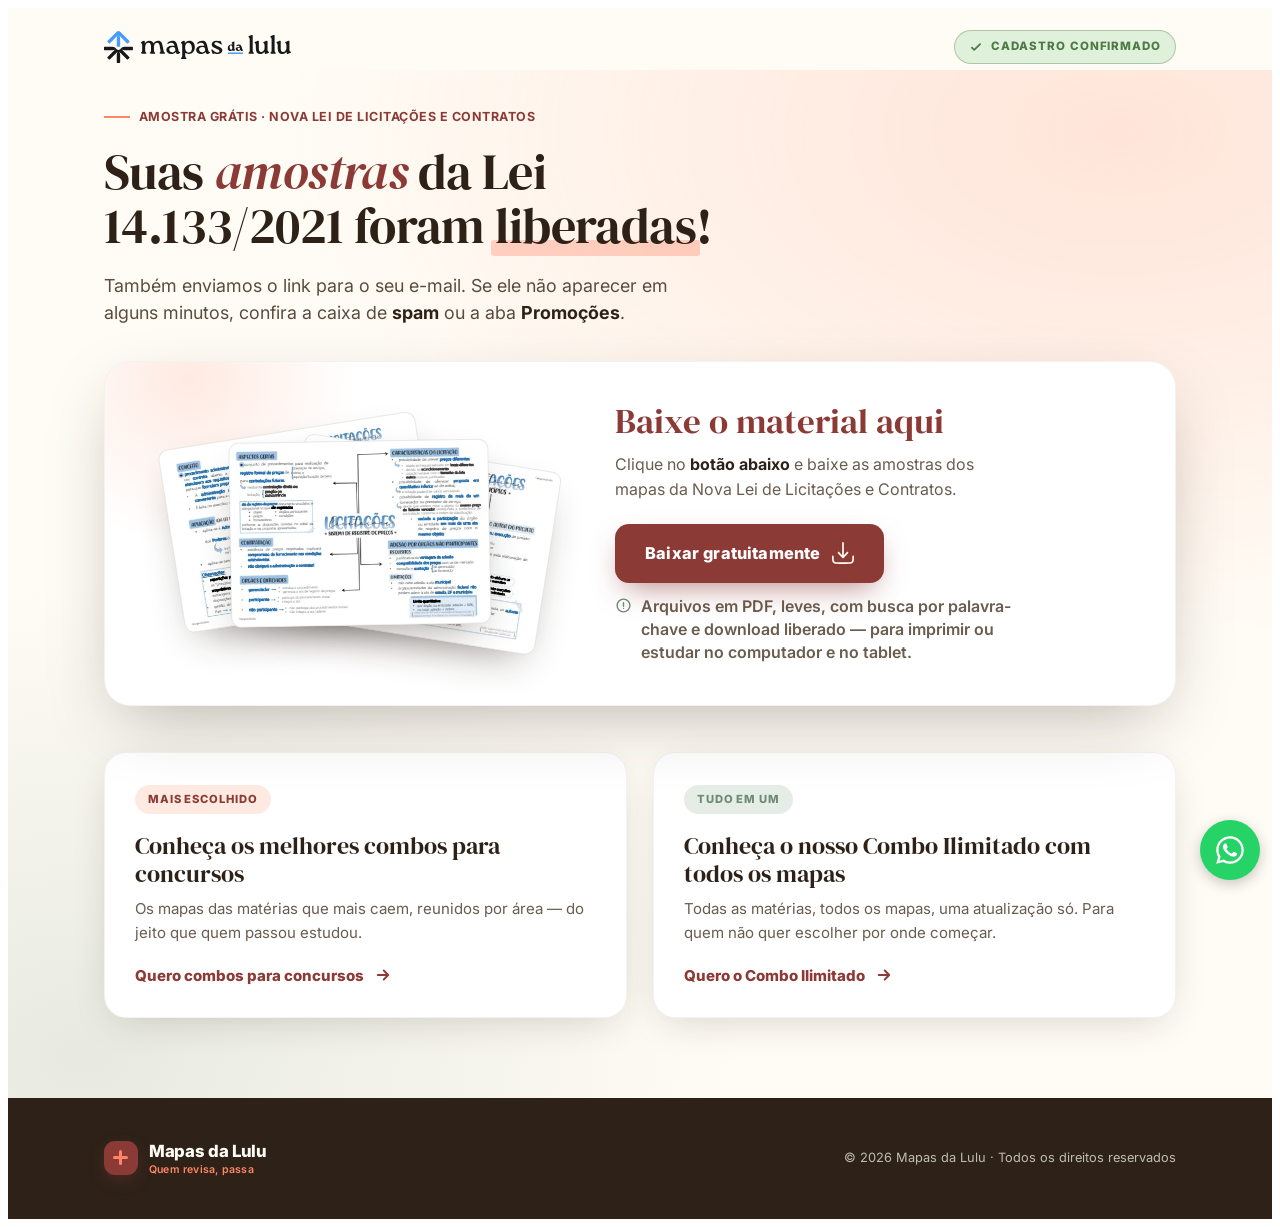
==== index.html @ 772a6694 "Página de obrigado de amostras (cópia de paginas-especiais/NLLC/SUBIR/amostras-licitacoes-obrigado) " ====
<!DOCTYPE html>
<html lang="pt-BR">
<head>
<meta charset="UTF-8">
<meta name="viewport" content="width=device-width, initial-scale=1.0">
<title>Amostras liberadas · Nova Lei de Licitações | Mapas da Lulu</title>
<meta name="robots" content="noindex, nofollow">

<link rel="icon" href="img/favicon-64.png" sizes="32x32">
<link rel="icon" href="img/favicon-300.png" sizes="192x192">
<link rel="apple-touch-icon" href="img/favicon-300.png">
<link rel="preload" as="image" href="img/logo-azul.svg" fetchpriority="high">
<link rel="preload" as="image" href="img/licitacoes-01.webp" fetchpriority="high">

<!-- ===== Meta Pixel ===== -->
<script>
(function(){
  if (window.fbq) return;          /* já existe nesta página: não recarrega nem duplica o PageView */
  !function(f,b,e,v,n,t,s){if(f.fbq)return;n=f.fbq=function(){n.callMethod?
  n.callMethod.apply(n,arguments):n.queue.push(arguments)};if(!f._fbq)f._fbq=n;
  n.push=n;n.loaded=!0;n.version='2.0';n.queue=[];t=b.createElement(e);t.async=!0;
  t.src=v;s=b.getElementsByTagName(e)[0];s.parentNode.insertBefore(t,s)}(window,
  document,'script','https://connect.facebook.net/en_US/fbevents.js');
  fbq('init','2024600270996778');
  fbq('track','PageView');
})();
</script>
<noscript><img height="1" width="1" style="display:none"
  src="https://www.facebook.com/tr?id=2024600270996778&ev=PageView&noscript=1" alt=""></noscript>
<!-- ===== fim Meta Pixel ===== -->

<!-- ===== Google: UM loader, DOIS config (GA4 + Ads) ===== -->
<script>
(function(){
  if (window.gtag) return;         /* já existe: não recarrega */
  var s=document.createElement('script');
  s.async=true; s.src='https://www.googletagmanager.com/gtag/js?id=G-HV3HWG2K5X';
  document.head.appendChild(s);
  window.dataLayer=window.dataLayer||[];
  function gtag(){window.dataLayer.push(arguments)}
  window.gtag=gtag;
  gtag('js', new Date());
  gtag('config','G-HV3HWG2K5X');   /* GA4 */
  gtag('config','AW-769692521');   /* Google Ads */
})();
</script>
<!-- ===== fim Google ===== -->

<!-- =========================================================================
     OBRIGADO · AMOSTRA GRÁTIS DA NOVA LEI DE LICITAÇÕES E CONTRATOS
     Ambiente A — FileZilla · https://paginas.mapasdalulu.com.br/amostras-licitacoes-obrigado/

     Destino do redirect de /amostras-licitacoes/. Pasta autossuficiente:
     todas as imagens estão em img/, nenhuma depende de outro domínio.

     O Lead do Meta já dispara na página de captura, com eventID de
     deduplicação — aqui só roda PageView, para não contar o lead duas vezes.

     Mesma paleta e mesmas fontes da captura, então o <style> pode ser colado
     num widget HTML do Elementor sem ajuste: o corpo inteiro vive dentro de
     #ml-root.
     ========================================================================= -->
</head>
<body>

<div id="ml-root">

<link rel="preconnect" href="https://fonts.googleapis.com">
<link rel="preconnect" href="https://fonts.gstatic.com" crossorigin>
<link rel="preload" as="style" href="https://fonts.googleapis.com/css2?family=DM+Serif+Display:ital@0;1&family=Inter:wght@400;500;600;700;800&display=swap" onload="this.rel='stylesheet'">
<noscript><link rel="stylesheet" href="https://fonts.googleapis.com/css2?family=DM+Serif+Display:ital@0;1&family=Inter:wght@400;500;600;700;800&display=swap"></noscript>

<style>
#ml-root{
  --creme:#FFFCF5;
  --vinho:#8C3A36;
  --coral:#FF8566;
  --musgo:#6E8C73;
  --marrom:#2E2218;

  --coral-soft:#FFEAE2;
  --musgo-soft:#E6EDE7;
  --vinho-ink:#6E2D2A;

  --serif:'DM Serif Display',Georgia,serif;
  --sans:'Inter',system-ui,-apple-system,sans-serif;

  --maxw:1120px;
  --shadow:0 10px 40px -12px rgba(46,34,24,.22);
  --shadow-lg:0 24px 70px -20px rgba(46,34,24,.35);
}

#ml-root,#ml-root *{box-sizing:border-box;margin:0;padding:0}
html{scroll-behavior:smooth}
#ml-root{
  font-family:var(--sans);
  color:var(--marrom);
  background:var(--creme);
  line-height:1.55;
  -webkit-font-smoothing:antialiased;
  overflow-x:clip;
  min-height:100vh;
  display:flex;
  flex-direction:column;
}
#ml-root img{max-width:100%;display:block}
#ml-root a{color:inherit;text-decoration:none}
#ml-root .wrap{width:100%;max-width:var(--maxw);margin:0 auto;padding:0 24px}
#ml-root [id]{scroll-margin-top:20px}

/* ============ TOPBAR ============ */
#ml-root [data-m="topbar"]{padding:22px 0 6px;background:var(--creme)}
#ml-root [data-m="topbar"] .wrap{display:flex;align-items:center;justify-content:space-between;gap:20px}
#ml-root [data-m="topbar"] .logo img{height:32px;width:auto}
#ml-root .pill-ok{display:inline-flex;align-items:center;gap:8px;font-size:.72rem;font-weight:800;
  letter-spacing:.08em;text-transform:uppercase;color:#4E7A45;background:#DFF0DB;
  border:1.5px solid rgba(78,122,69,.35);padding:7px 14px;border-radius:999px;white-space:nowrap}
/* o rótulo curto entra por media query — rótulo é texto, não layout, e mesmo
   assim não vale trocar por JS: piscaria antes do script rodar */
#ml-root .pill-ok .curto{display:none}
#ml-root .pill-ok svg{width:14px;height:14px;stroke:#4E7A45;stroke-width:3;fill:none;
  stroke-linecap:round;stroke-linejoin:round}

/* ============ HERO ============ */
#ml-root [data-m="hero"]{position:relative;flex:1 0 auto;padding:30px 0 80px;overflow:hidden}
#ml-root [data-m="hero"]::before{
  content:"";position:absolute;inset:0;z-index:0;
  background:
    radial-gradient(120% 90% at 88% 6%,rgba(255,133,102,.20),transparent 55%),
    radial-gradient(90% 80% at 6% 96%,rgba(110,140,115,.16),transparent 58%);
}
#ml-root [data-m="hero"] .wrap{position:relative;z-index:2}

#ml-root .eyebrow{display:inline-flex;align-items:center;gap:9px;font-size:.78rem;font-weight:700;
  letter-spacing:.04em;text-transform:uppercase;color:var(--vinho);margin-bottom:18px}
#ml-root .eyebrow::before{content:"";width:26px;height:2px;background:var(--coral)}

#ml-root h1{font-family:var(--serif);font-weight:400;line-height:1.1;letter-spacing:-.012em;
  font-size:clamp(1.9rem,4.4vw,3.1rem);color:var(--marrom);max-width:26ch}
#ml-root h1 em{font-style:italic;color:var(--vinho)}
#ml-root h1 .mark{position:relative;white-space:nowrap;z-index:0}
#ml-root h1 .mark::after{content:"";position:absolute;left:-2%;right:-2%;bottom:.08em;height:.32em;
  background:var(--coral);opacity:.35;z-index:-1;border-radius:3px}
#ml-root .sub{font-size:clamp(1rem,1.5vw,1.12rem);color:#5a4c3e;margin-top:18px;max-width:52ch}
#ml-root .sub b{color:var(--marrom);font-weight:700}

/* ============ CARD DE DOWNLOAD ============ */
#ml-root [data-m="download"]{
  margin-top:34px;background:#fff;border-radius:26px;border:1px solid rgba(46,34,24,.06);
  box-shadow:var(--shadow-lg);padding:40px 44px;position:relative;overflow:hidden;
  display:grid;grid-template-columns:.9fr 1.1fr;gap:44px;align-items:center
}
#ml-root [data-m="download"]::before{content:"";position:absolute;top:-45%;left:-8%;width:340px;height:340px;
  border-radius:50%;background:radial-gradient(circle,var(--coral-soft),transparent 70%)}

/* leque de mapas — feito com as próprias amostras, sem baixar mockup novo.
   A altura vem de aspect-ratio, nunca de px fixo: o card tem overflow:hidden,
   e com altura fixa o leque estourava a caixa quando a coluna virava larga
   (layout de uma coluna a partir de 860). Cada breakpoint só ajusta a
   largura máxima; --fw/--sp/--tilt valem para todos. */
#ml-root .leque{position:relative;z-index:2;width:100%;max-width:420px;margin:0 auto;
  aspect-ratio:1.6;--fw:62%;--sp:23%;--tilt:9deg}
#ml-root .leque img{
  position:absolute;top:50%;left:50%;width:var(--fw);height:auto;
  border-radius:10px;background:#fff;padding:5px;border:1px solid rgba(46,34,24,.10);
  box-shadow:0 18px 40px -16px rgba(46,34,24,.45)
}
#ml-root .leque img:nth-child(1){transform:translate(calc(-50% - var(--sp)),-56%) rotate(calc(-1*var(--tilt)))}
#ml-root .leque img:nth-child(2){transform:translate(-50%,-50%) rotate(-1deg);z-index:2}
#ml-root .leque img:nth-child(3){transform:translate(calc(-50% + var(--sp)),-44%) rotate(var(--tilt))}

#ml-root [data-m="download"] .txt{position:relative;z-index:2}
#ml-root [data-m="download"] h2{font-family:var(--serif);font-weight:400;line-height:1.08;
  font-size:clamp(1.6rem,2.8vw,2.2rem);color:var(--vinho)}
#ml-root [data-m="download"] p{font-size:1rem;color:#6a5c4e;margin-top:12px;max-width:40ch}
#ml-root [data-m="download"] p b{color:var(--marrom);font-weight:700}

#ml-root .btn{display:inline-flex;align-items:center;justify-content:center;gap:12px;
  font-family:var(--sans);font-weight:800;font-size:1.02rem;letter-spacing:.01em;
  color:#fff!important;background:var(--vinho);border:none;border-radius:14px;
  padding:17px 30px;margin-top:22px;cursor:pointer;position:relative;overflow:hidden;
  transition:transform .18s,box-shadow .18s;box-shadow:0 12px 30px -10px rgba(140,58,54,.65)}
#ml-root .btn::after{content:"";position:absolute;inset:0;
  background:linear-gradient(120deg,transparent 30%,rgba(255,133,102,.5) 50%,transparent 70%);
  transform:translateX(-120%);transition:transform .6s}
#ml-root .btn:hover{transform:translateY(-2px);box-shadow:0 18px 38px -10px rgba(140,58,54,.7)}
#ml-root .btn:hover::after{transform:translateX(120%)}
#ml-root .btn:active{transform:translateY(0)}
#ml-root .btn img{width:22px;height:22px;flex:none}

#ml-root .fine{display:flex;align-items:flex-start;gap:9px;margin-top:16px;font-size:.82rem;
  color:var(--musgo);font-weight:600;max-width:42ch;line-height:1.45}
#ml-root .fine svg{width:17px;height:17px;flex:none;margin-top:2px;stroke:var(--musgo);
  stroke-width:2;fill:none;stroke-linecap:round;stroke-linejoin:round}

/* ============ OFERTAS ============ */
#ml-root [data-m="ofertas"]{margin-top:46px;display:grid;grid-template-columns:1fr 1fr;gap:26px}
#ml-root .oferta{background:#fff;border-radius:22px;border:1px solid rgba(46,34,24,.06);
  box-shadow:var(--shadow);padding:32px 30px 30px;display:flex;flex-direction:column;
  transition:transform .2s,box-shadow .2s}
#ml-root .oferta:hover{transform:translateY(-3px);box-shadow:var(--shadow-lg)}
#ml-root .oferta .selo{align-self:flex-start;font-size:.7rem;font-weight:800;letter-spacing:.08em;
  text-transform:uppercase;padding:6px 13px;border-radius:999px;margin-bottom:18px}
#ml-root .oferta.combos .selo{background:var(--coral-soft);color:var(--vinho)}
#ml-root .oferta.pacote .selo{background:var(--musgo-soft);color:var(--musgo)}
#ml-root .oferta h3{font-family:var(--serif);font-weight:400;font-size:1.5rem;line-height:1.15;
  color:var(--marrom)}
#ml-root .oferta p{font-size:.94rem;color:#6a5c4e;margin-top:10px;flex:1 0 auto}
#ml-root .oferta .btn-linha{display:inline-flex;align-items:center;gap:10px;margin-top:20px;
  font-size:.94rem;font-weight:800;color:var(--vinho);transition:gap .18s}
#ml-root .oferta .btn-linha svg{width:18px;height:18px;stroke:var(--vinho);stroke-width:2.5;
  fill:none;stroke-linecap:round;stroke-linejoin:round}
#ml-root .oferta:hover .btn-linha{gap:15px}

/* ============ FOOTER ============ */
#ml-root footer{flex:none;padding:40px 0;background:var(--marrom);color:rgba(255,252,245,.7)}
#ml-root footer .wrap{display:flex;align-items:center;justify-content:space-between;gap:16px;flex-wrap:wrap}
#ml-root .brand{display:flex;align-items:center;gap:11px;font-weight:800;letter-spacing:-.02em}
#ml-root .brand .dot{width:34px;height:34px;border-radius:11px;background:var(--vinho);position:relative;
  flex:none;box-shadow:0 6px 18px -6px rgba(140,58,54,.6)}
#ml-root .brand .dot::before,#ml-root .brand .dot::after{content:"";position:absolute;background:var(--coral);border-radius:2px}
#ml-root .brand .dot::before{width:15px;height:3px;top:15px;left:9px}
#ml-root .brand .dot::after{width:3px;height:15px;top:9px;left:15px}
#ml-root .brand span{font-size:1.05rem;color:var(--creme)}
#ml-root .brand small{display:block;font-size:.66rem;font-weight:600;color:var(--coral);
  letter-spacing:.02em;margin-top:-2px}
#ml-root footer p{font-size:.8rem}

/* ============ RESPONSIVE ============ */
/* notebook de tela baixa: o card não pode empurrar o rodapé para longe */
@media(min-width:861px) and (max-height:780px){
  #ml-root [data-m="hero"]{padding:22px 0 56px}
  #ml-root [data-m="download"]{padding:30px 34px;gap:34px}
  #ml-root .leque{max-width:330px}
  #ml-root [data-m="ofertas"]{margin-top:34px}
}
@media(max-width:1024px){
  #ml-root [data-m="download"]{gap:32px;padding:34px 32px}
  #ml-root .leque{max-width:380px}
}
@media(max-width:860px){
  #ml-root [data-m="hero"]{padding:24px 0 60px}
  #ml-root h1{max-width:none}
  #ml-root [data-m="download"]{grid-template-columns:1fr;gap:30px;padding:30px 24px}
  #ml-root .leque{max-width:360px;order:2;margin-top:6px}
  #ml-root [data-m="download"] .txt{order:1}
  #ml-root [data-m="download"] p,#ml-root .fine{max-width:none}
  #ml-root [data-m="ofertas"]{grid-template-columns:1fr;gap:18px;margin-top:34px}
  #ml-root .oferta p{flex:0 0 auto}
}
@media(max-width:520px){
  #ml-root .wrap{padding:0 18px}
  #ml-root [data-m="topbar"]{padding:16px 0 4px}
  #ml-root [data-m="topbar"] .logo img{height:26px}
  #ml-root .pill-ok .longo{display:none}
  #ml-root .pill-ok .curto{display:inline}
  #ml-root .leque{max-width:300px}
  #ml-root .btn{width:100%;padding:16px 20px;font-size:.98rem}
  #ml-root .oferta{padding:26px 22px 24px}
  #ml-root footer .wrap{justify-content:center;text-align:center}
}
@media(max-width:380px){
  #ml-root [data-m="topbar"] .logo img{height:22px}
  #ml-root .pill-ok{font-size:.64rem;padding:6px 11px;letter-spacing:.05em}
  #ml-root .leque{max-width:258px}
  #ml-root [data-m="download"]{padding:26px 18px}
  #ml-root .btn{font-size:.92rem;gap:9px}
}
@media(prefers-reduced-motion:reduce){
  #ml-root,#ml-root *{animation:none!important;transition:none!important}
  html{scroll-behavior:auto}
}
</style>

<!-- ===================== TOPBAR ===================== -->
<header data-m="topbar">
  <div class="wrap">
    <a href="https://mapasdalulu.com.br" class="logo" aria-label="Mapas da Lulu">
      <img src="img/logo-azul.svg" alt="Mapas da Lulu" width="263" height="45" decoding="async" fetchpriority="high">
    </a>
    <span class="pill-ok">
      <svg viewBox="0 0 24 24" aria-hidden="true"><path d="m5 13 4 4L19 7"/></svg>
      <span class="longo">Cadastro confirmado</span><span class="curto">Confirmado</span>
    </span>
  </div>
</header>

<!-- ===================== HERO ===================== -->
<main data-m="hero" id="topo">
  <div class="wrap">

    <span class="eyebrow">Amostra grátis · Nova Lei de Licitações e Contratos</span>

    <h1>Suas <em>amostras</em> da Lei 14.133/2021 foram <span class="mark">liberadas</span>!</h1>

    <p class="sub">Também enviamos o link para o seu e-mail. Se ele não aparecer em alguns minutos,
      confira a caixa de <b>spam</b> ou a aba <b>Promoções</b>.</p>

    <!-- ---------- CARD DE DOWNLOAD ---------- -->
    <section data-m="download">
      <div class="leque">
        <img src="img/licitacoes-01.webp" alt="Mapa mental da Lei 14.133/2021" width="380" height="264" loading="eager" fetchpriority="high" decoding="async">
        <!-- os dois de trás são do mesmo leque do primeiro, que é eager: com
             lazy o mapa da frente aparecia sozinho e a pilha parecia quebrada.
             São 42 KB somados e o card fica logo abaixo da dobra, então lazy
             aqui não economizava nada. -->
        <img src="img/licitacoes-05.webp" alt="" aria-hidden="true" width="380" height="264" loading="eager" decoding="async">
        <img src="img/licitacoes-09.webp" alt="" aria-hidden="true" width="380" height="264" loading="eager" decoding="async">
      </div>

      <div class="txt">
        <h2>Baixe o material aqui</h2>
        <p>Clique no <b>botão abaixo</b> e baixe as amostras dos mapas da
          Nova Lei de Licitações e Contratos.</p>

        <a href="https://mapasdalulu.com.br/amostra-gratis-nllc" class="btn">
          Baixar gratuitamente
          <img src="img/ic-download.svg" alt="" width="24" height="24" aria-hidden="true" decoding="async">
        </a>

        <p class="fine">
          <svg viewBox="0 0 24 24" aria-hidden="true"><path d="M12 8v5m0 3h.01"/><circle cx="12" cy="12" r="9"/></svg>
          Arquivos em PDF, leves, com busca por palavra-chave e download liberado —
          para imprimir ou estudar no computador e no tablet.
        </p>
      </div>
    </section>

    <!-- ---------- OFERTAS ---------- -->
    <section data-m="ofertas">
      <article class="oferta combos">
        <span class="selo">Mais escolhido</span>
        <h3>Conheça os melhores combos para concursos</h3>
        <p>Os mapas das matérias que mais caem, reunidos por área — do jeito que
          quem passou estudou.</p>
        <a href="https://mapasdalulu.com.br/combos/?utm_source=site&utm_medium=geral&utm_campaign=amostras-licitacoes&utm_content=pagina-obrigado-amostras-licitacoes&conversion=isca-amostras-licitacoes" target="_blank" rel="noopener" class="btn-linha" data-utm>
          Quero combos para concursos
          <svg viewBox="0 0 24 24" aria-hidden="true"><path d="M5 12h14m-6-6 6 6-6 6"/></svg>
        </a>
      </article>

      <article class="oferta pacote">
        <span class="selo">Tudo em um</span>
        <h3>Conheça o nosso Combo Ilimitado com todos os mapas</h3>
        <p>Todas as matérias, todos os mapas, uma atualização só. Para quem não
          quer escolher por onde começar.</p>
        <a href="https://mapasdalulu.com.br/loja/mapas-mentais/combos/pacote-completo/?utm_source=site&utm_medium=geral&utm_campaign=amostras-licitacoes&utm_content=pagina-obrigado-amostras-licitacoes&conversion=isca-amostras-licitacoes" target="_blank" rel="noopener" class="btn-linha" data-utm>
          Quero o Combo Ilimitado
          <svg viewBox="0 0 24 24" aria-hidden="true"><path d="M5 12h14m-6-6 6 6-6 6"/></svg>
        </a>
      </article>
    </section>

  </div>
</main>

<!-- ===================== FOOTER ===================== -->
<footer>
  <div class="wrap">
    <div class="brand">
      <div class="dot"></div>
      <div><span>Mapas da Lulu</span><small>Quem revisa, passa</small></div>
    </div>
    <p>© 2026 Mapas da Lulu · Todos os direitos reservados</p>
  </div>
</footer>

<script>
(function(){
  /* ================= ATRIBUIÇÃO FIM A FIM =================================
     A captura repassa as UTMs no redirect; aqui elas entram nos links de
     oferta. O snippet do WPCode em mapasdalulu.com.br lê a URL (que é a
     prioridade 1 dele), guarda em sessionStorage e monta o sck que chega
     na Hotmart. A URL é o único canal: os dois domínios são origens
     diferentes e nenhum storage atravessa.

     Os valores padrão só entram quando o campo veio vazio — sobrescrever
     utm_content apagaria o criativo, que é justamente o que se quer saber
     no fim da linha. Se o JS não rodar, os href do HTML já trazem esses
     mesmos padrões, então nenhum link fica sem UTM.
     ====================================================================== */
  var UTMS   = ['utm_source','utm_medium','utm_campaign','utm_content','utm_term'];
  var EXTRA  = ['combo','cod','cupom'];
  var PADRAO = {
    utm_source:   'site',
    utm_medium:   'geral',
    utm_campaign: 'amostras-licitacoes',
    utm_content:  'pagina-obrigado-amostras-licitacoes'
  };

  function trafego(){
    var p, t = {};
    try { p = new URLSearchParams(location.search); } catch(e){ return PADRAO; }
    UTMS.forEach(function(k){
      var v = p.get(k);
      v = v && v.trim();
      if (v) t[k] = v; else if (PADRAO[k]) t[k] = PADRAO[k];
    });
    EXTRA.forEach(function(k){
      var v = p.get(k);
      if (v && v.trim()) t[k] = v.trim();
    });
    return t;
  }

  function aplica(){
    var t = trafego(), n = 0;
    var links = document.querySelectorAll('a[data-utm]');
    Array.prototype.forEach.call(links, function(a){
      var u;
      try { u = new URL(a.href); } catch(e){ return; }
      Object.keys(t).forEach(function(k){ if (t[k]) u.searchParams.set(k, t[k]); });
      a.setAttribute('href', u.toString());
      n++;
    });
    return n;
  }

  if (document.readyState === 'loading') {
    document.addEventListener('DOMContentLoaded', aplica);
  } else {
    aplica();
  }

  /* debug no console: mdlTrafego() — mesmo espírito do mdlSck() do WPCode */
  window.mdlTrafego = function(){
    var links = document.querySelectorAll('a[data-utm]');
    var r = {
      trafego: trafego(),
      origem:  UTMS.some(function(k){
                 try { return !!new URLSearchParams(location.search).get(k) }
                 catch(e){ return false }
               }) ? 'URL' : 'padrao',
      links:   links.length,
      exemplo: links.length ? links[0].href : '(nenhum link com data-utm)'
    };
    console.log(r); return r;
  };
})();
</script>

</div>
<!-- whatsapp-flutuante:inicio (fonte: _compartilhado/whatsapp-flutuante.html) -->
<style>
.ml-wpp{position:fixed;right:20px;right:calc(20px + env(safe-area-inset-right));bottom:20px;bottom:calc(20px + env(safe-area-inset-bottom));z-index:9400;width:60px;height:60px;border-radius:50%;background:#25D366;display:flex;align-items:center;justify-content:center;box-shadow:0 4px 14px rgba(0,0,0,.22);transition:transform .2s ease,box-shadow .2s ease;-webkit-tap-highlight-color:transparent}
.ml-wpp:hover,.ml-wpp:focus-visible{transform:scale(1.07);box-shadow:0 6px 18px rgba(0,0,0,.28)}
.ml-wpp:focus-visible{outline:3px solid #128C7E;outline-offset:3px}
.ml-wpp svg{width:34px;height:34px;display:block}
@media (max-width:600px){.ml-wpp{width:54px;height:54px;right:16px;right:calc(16px + env(safe-area-inset-right));bottom:16px;bottom:calc(16px + env(safe-area-inset-bottom))}.ml-wpp svg{width:30px;height:30px}}
@media print{.ml-wpp{display:none}}
</style>
<a class="ml-wpp" href="https://api.whatsapp.com/send/?phone=5531984645036&amp;text=Oi%2C+Laura%21%0A%0AEu+gostaria+de+saber+mais+sobre+os+Mapas+da+Lulu+para+o+meu+concurso.&amp;type=phone_number&amp;app_absent=0" target="_blank" rel="noopener" aria-label="Falar com a Laura no WhatsApp" title="Falar com a Laura no WhatsApp"><svg viewBox="0 0 32 32" aria-hidden="true"><path fill="#fff" d="M16.04 3C8.86 3 3.03 8.82 3.03 16c0 2.3.6 4.54 1.74 6.52L3 29l6.65-1.74A12.95 12.95 0 0 0 16.04 29C23.2 29 29 23.18 29 16S23.2 3 16.04 3Zm0 23.8c-1.95 0-3.86-.52-5.53-1.52l-.4-.24-3.95 1.03 1.06-3.85-.26-.4A10.76 10.76 0 0 1 5.2 16c0-5.97 4.86-10.83 10.84-10.83 5.97 0 10.8 4.86 10.8 10.83 0 5.98-4.84 10.8-10.8 10.8Zm5.94-8.1c-.33-.16-1.93-.95-2.23-1.06-.3-.11-.52-.16-.74.17-.22.32-.85 1.06-1.04 1.28-.19.22-.38.24-.7.08-.33-.16-1.38-.51-2.62-1.62a9.8 9.8 0 0 1-1.81-2.25c-.19-.33-.02-.5.14-.66.15-.15.33-.38.49-.57.16-.19.22-.33.33-.54.11-.22.05-.41-.03-.57-.08-.16-.74-1.78-1.01-2.44-.27-.64-.54-.55-.74-.56h-.63c-.22 0-.57.08-.87.41-.3.32-1.14 1.11-1.14 2.71s1.17 3.15 1.33 3.36c.16.22 2.3 3.5 5.56 4.91.78.34 1.39.54 1.86.69.78.25 1.49.21 2.05.13.63-.09 1.93-.79 2.2-1.55.27-.76.27-1.41.19-1.55-.08-.14-.3-.22-.62-.38Z"/></svg></a>
<!-- whatsapp-flutuante:fim -->
</body>
</html>
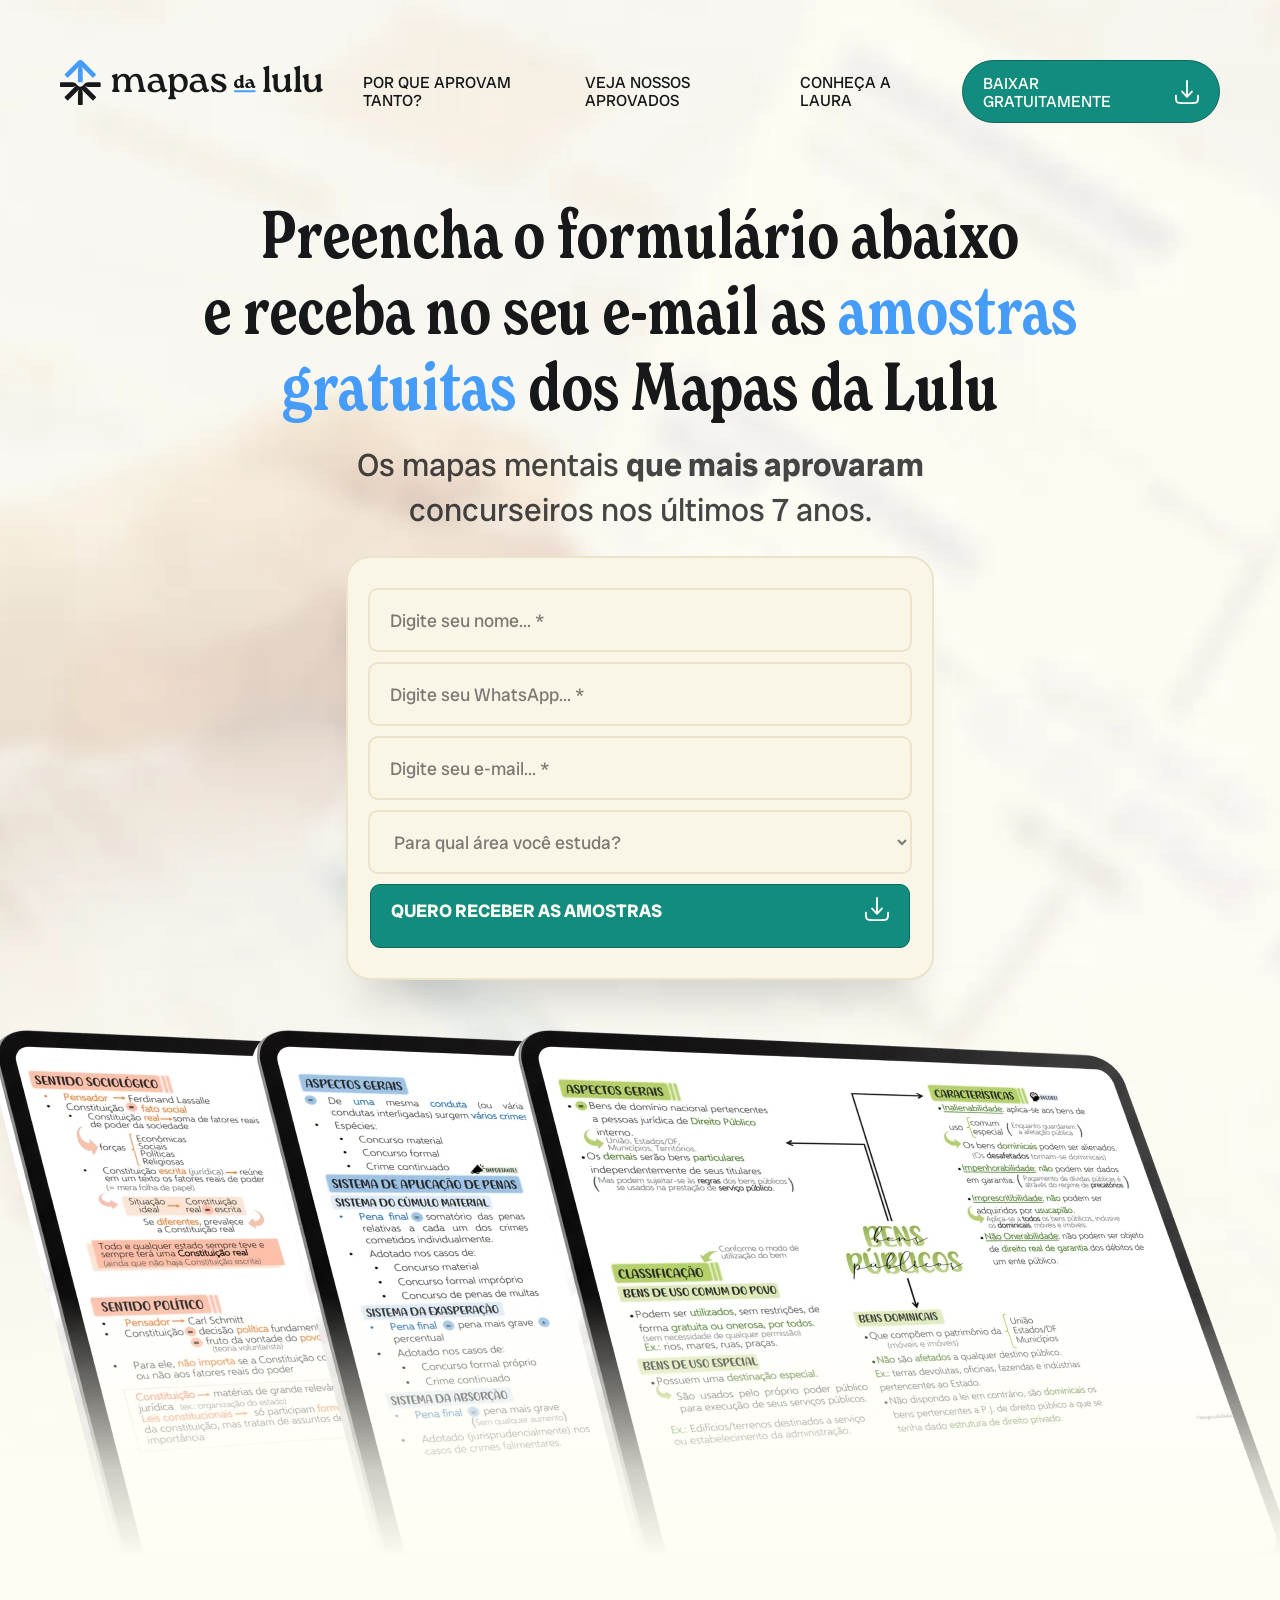
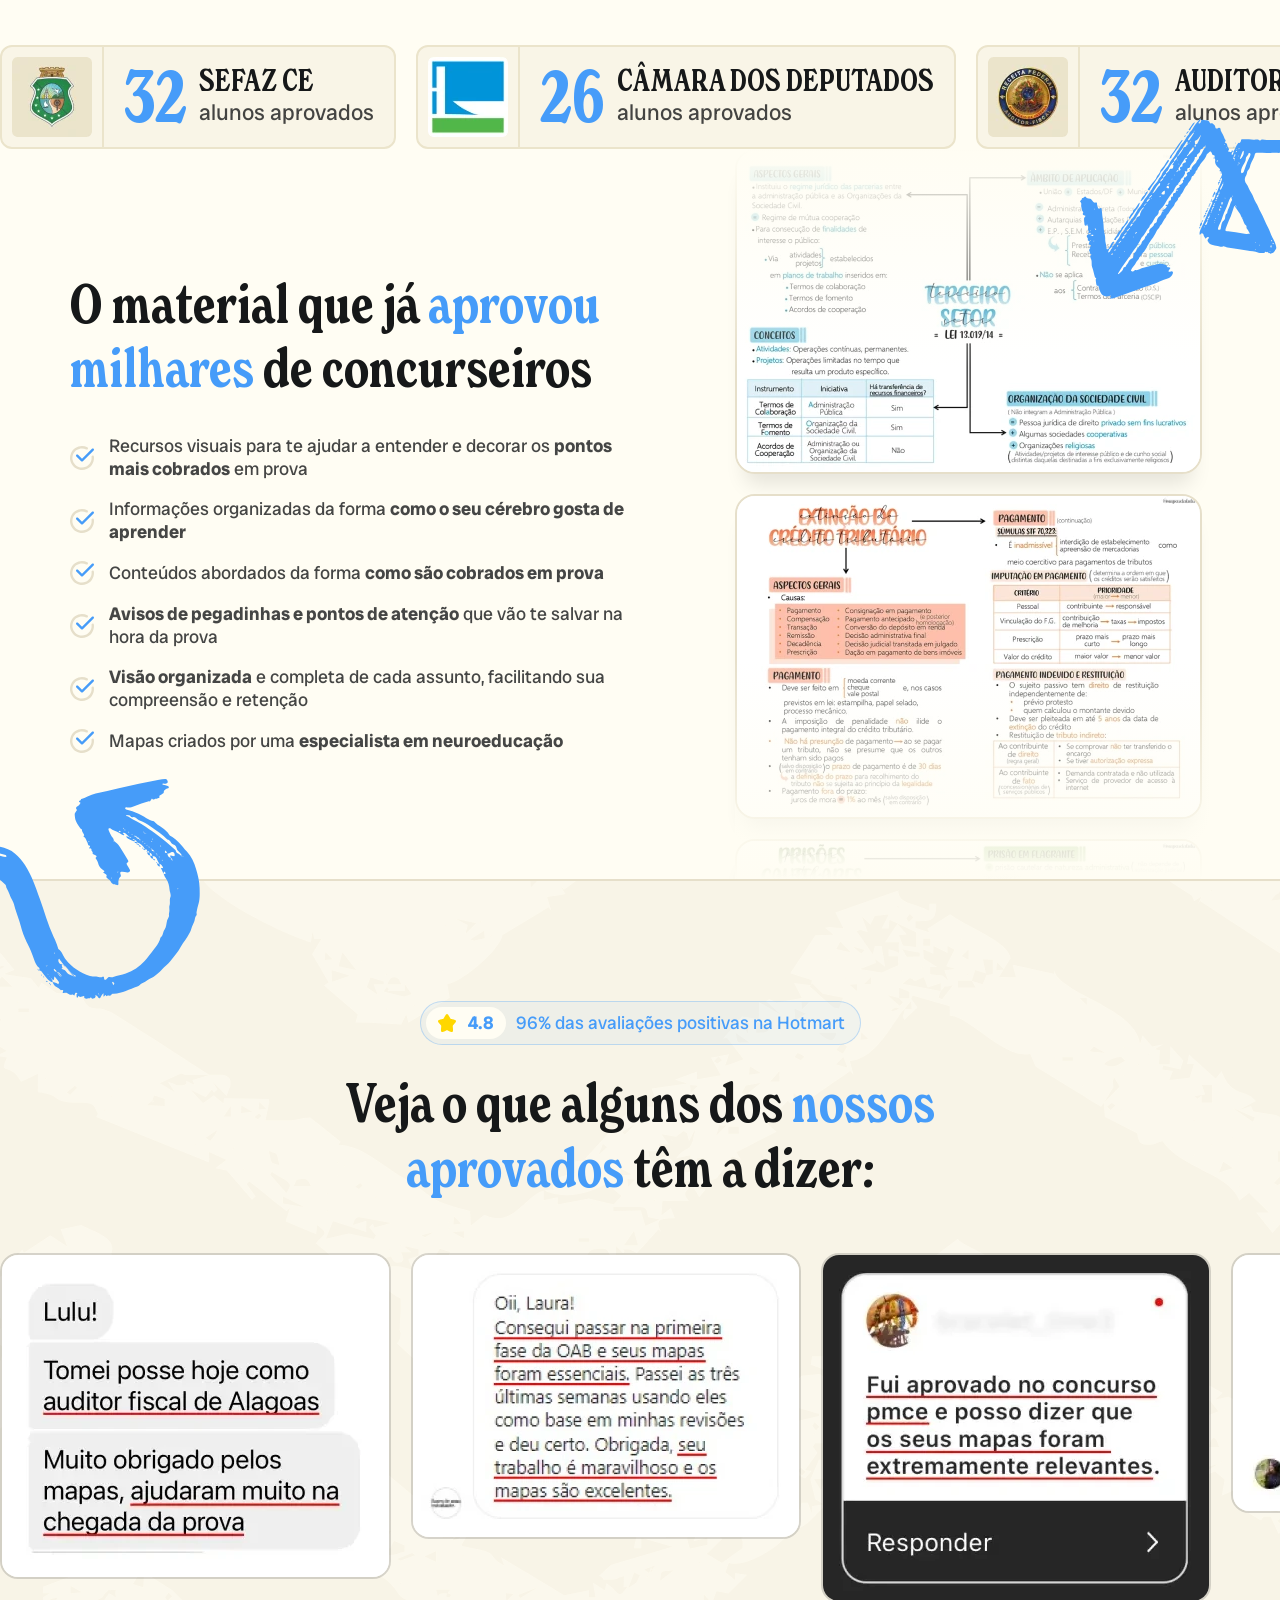
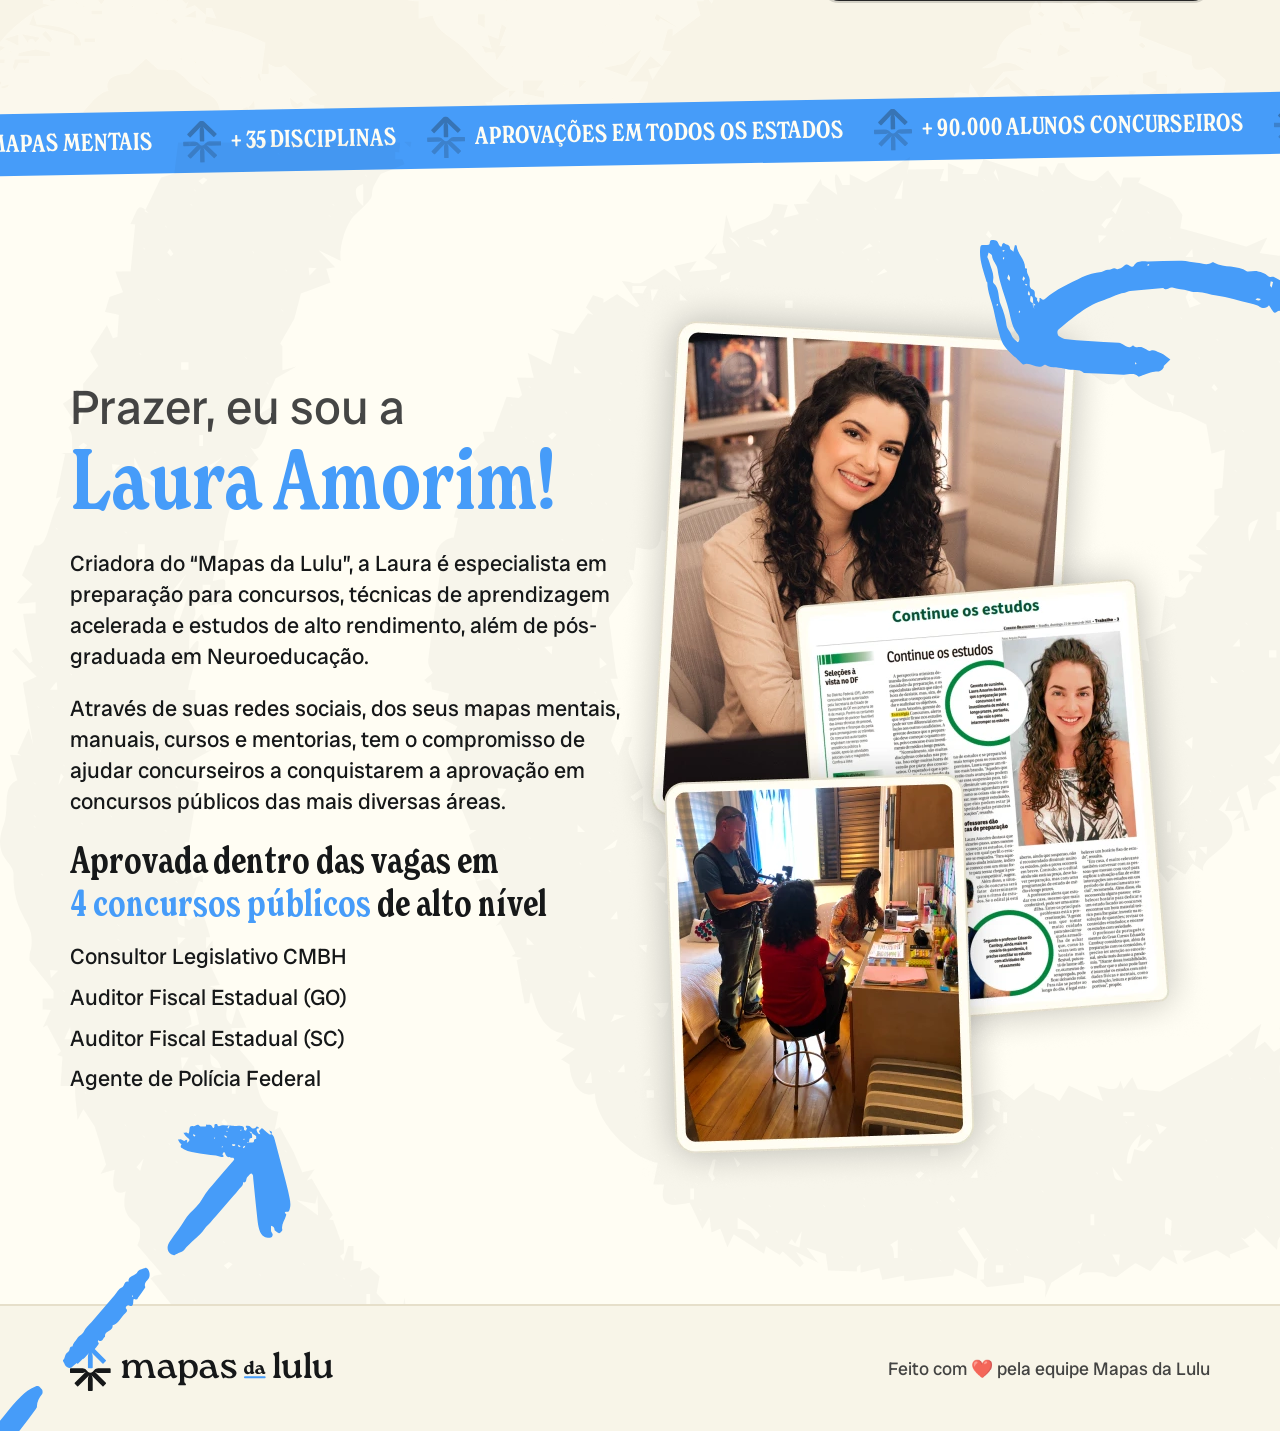
==== commit e70a6fd8: "Troca pelas páginas publicadas em paginas.mapasdalulu.com.br/amostras/ A versão anterior era a cópia" ====
--- a/index.html
+++ b/index.html
@@ -1,455 +1,613 @@
 <!DOCTYPE html>
 <html lang="pt-BR">
 <head>
-<meta charset="UTF-8">
-<meta name="viewport" content="width=device-width, initial-scale=1.0">
-<title>Amostras liberadas · Nova Lei de Licitações | Mapas da Lulu</title>
-<meta name="robots" content="noindex, nofollow">
-
-<link rel="icon" href="img/favicon-64.png" sizes="32x32">
-<link rel="icon" href="img/favicon-300.png" sizes="192x192">
-<link rel="apple-touch-icon" href="img/favicon-300.png">
-<link rel="preload" as="image" href="img/logo-azul.svg" fetchpriority="high">
-<link rel="preload" as="image" href="img/licitacoes-01.webp" fetchpriority="high">
-
-<!-- ===== Meta Pixel ===== -->
-<script>
-(function(){
-  if (window.fbq) return;          /* já existe nesta página: não recarrega nem duplica o PageView */
-  !function(f,b,e,v,n,t,s){if(f.fbq)return;n=f.fbq=function(){n.callMethod?
-  n.callMethod.apply(n,arguments):n.queue.push(arguments)};if(!f._fbq)f._fbq=n;
-  n.push=n;n.loaded=!0;n.version='2.0';n.queue=[];t=b.createElement(e);t.async=!0;
-  t.src=v;s=b.getElementsByTagName(e)[0];s.parentNode.insertBefore(t,s)}(window,
-  document,'script','https://connect.facebook.net/en_US/fbevents.js');
-  fbq('init','2024600270996778');
-  fbq('track','PageView');
-})();
-</script>
-<noscript><img height="1" width="1" style="display:none"
-  src="https://www.facebook.com/tr?id=2024600270996778&ev=PageView&noscript=1" alt=""></noscript>
-<!-- ===== fim Meta Pixel ===== -->
-
-<!-- ===== Google: UM loader, DOIS config (GA4 + Ads) ===== -->
-<script>
-(function(){
-  if (window.gtag) return;         /* já existe: não recarrega */
-  var s=document.createElement('script');
-  s.async=true; s.src='https://www.googletagmanager.com/gtag/js?id=G-HV3HWG2K5X';
-  document.head.appendChild(s);
-  window.dataLayer=window.dataLayer||[];
-  function gtag(){window.dataLayer.push(arguments)}
-  window.gtag=gtag;
-  gtag('js', new Date());
-  gtag('config','G-HV3HWG2K5X');   /* GA4 */
-  gtag('config','AW-769692521');   /* Google Ads */
-})();
-</script>
-<!-- ===== fim Google ===== -->
-
-<!-- =========================================================================
-     OBRIGADO · AMOSTRA GRÁTIS DA NOVA LEI DE LICITAÇÕES E CONTRATOS
-     Ambiente A — FileZilla · https://paginas.mapasdalulu.com.br/amostras-licitacoes-obrigado/
-
-     Destino do redirect de /amostras-licitacoes/. Pasta autossuficiente:
-     todas as imagens estão em img/, nenhuma depende de outro domínio.
-
-     O Lead do Meta já dispara na página de captura, com eventID de
-     deduplicação — aqui só roda PageView, para não contar o lead duas vezes.
-
-     Mesma paleta e mesmas fontes da captura, então o <style> pode ser colado
-     num widget HTML do Elementor sem ajuste: o corpo inteiro vive dentro de
-     #ml-root.
-     ========================================================================= -->
+    <meta charset="UTF-8">
+    <meta name="viewport" content="width=device-width, initial-scale=1.0">
+    <title>Baixe suas amostras grátis | Mapas da Lulu</title>
+    <!-- ===== Meta Pixel + GA4 + Google Ads (inline, sem GTM — padrão das páginas estáticas) ===== -->
+    <script>
+    !function(f,b,e,v,n,t,s){if(f.fbq)return;n=f.fbq=function(){n.callMethod?n.callMethod.apply(n,arguments):n.queue.push(arguments)};if(!f._fbq)f._fbq=n;n.push=n;n.loaded=!0;n.version='2.0';n.queue=[];t=b.createElement(e);t.async=!0;t.src=v;s=b.getElementsByTagName(e)[0];s.parentNode.insertBefore(t,s)}(window,document,'script','https://connect.facebook.net/en_US/fbevents.js');
+    fbq('init','2024600270996778');
+    fbq('track','PageView');
+    </script>
+    <noscript><img height="1" width="1" style="display:none" src="https://www.facebook.com/tr?id=2024600270996778&ev=PageView&noscript=1" alt=""></noscript>
+    <script async src="https://www.googletagmanager.com/gtag/js?id=G-HV3HWG2K5X"></script>
+    <script>
+    window.dataLayer=window.dataLayer||[];function gtag(){dataLayer.push(arguments);}
+    gtag('js',new Date());
+    gtag('config','G-HV3HWG2K5X');   /* GA4 */
+    gtag('config','AW-769692521');   /* Google Ads */
+    </script>
+    <!-- ===== fim Meta Pixel + Google ===== -->
+    <link rel="preload" as="image" href="img/bg-hero.webp" fetchpriority="high">
+    <link rel="icon" href="img/favicon.svg" />
+    <link rel="stylesheet" href="style-v2.css?v=0512253">
+    <link rel="stylesheet" href="mobile-v2.css?v=0512253">
+    <!-- <link rel="preload" href="style.css?v=1911252" as="style" onload="this.rel='stylesheet'">
+    <noscript><link rel="stylesheet" href="style.css?v=1911252"></noscript>
+
+    <link rel="preload" href="mobile.css?v=1911252" as="style" onload="this.rel='stylesheet'">
+    <noscript><link rel="stylesheet" href="mobile.css?v=1911252"></noscript> -->
 </head>
 <body>
-
-<div id="ml-root">
-
-<link rel="preconnect" href="https://fonts.googleapis.com">
-<link rel="preconnect" href="https://fonts.gstatic.com" crossorigin>
-<link rel="preload" as="style" href="https://fonts.googleapis.com/css2?family=DM+Serif+Display:ital@0;1&family=Inter:wght@400;500;600;700;800&display=swap" onload="this.rel='stylesheet'">
-<noscript><link rel="stylesheet" href="https://fonts.googleapis.com/css2?family=DM+Serif+Display:ital@0;1&family=Inter:wght@400;500;600;700;800&display=swap"></noscript>
-
-<style>
-#ml-root{
-  --creme:#FFFCF5;
-  --vinho:#8C3A36;
-  --coral:#FF8566;
-  --musgo:#6E8C73;
-  --marrom:#2E2218;
-
-  --coral-soft:#FFEAE2;
-  --musgo-soft:#E6EDE7;
-  --vinho-ink:#6E2D2A;
-
-  --serif:'DM Serif Display',Georgia,serif;
-  --sans:'Inter',system-ui,-apple-system,sans-serif;
-
-  --maxw:1120px;
-  --shadow:0 10px 40px -12px rgba(46,34,24,.22);
-  --shadow-lg:0 24px 70px -20px rgba(46,34,24,.35);
-}
-
-#ml-root,#ml-root *{box-sizing:border-box;margin:0;padding:0}
-html{scroll-behavior:smooth}
-#ml-root{
-  font-family:var(--sans);
-  color:var(--marrom);
-  background:var(--creme);
-  line-height:1.55;
-  -webkit-font-smoothing:antialiased;
-  overflow-x:clip;
-  min-height:100vh;
-  display:flex;
-  flex-direction:column;
-}
-#ml-root img{max-width:100%;display:block}
-#ml-root a{color:inherit;text-decoration:none}
-#ml-root .wrap{width:100%;max-width:var(--maxw);margin:0 auto;padding:0 24px}
-#ml-root [id]{scroll-margin-top:20px}
-
-/* ============ TOPBAR ============ */
-#ml-root [data-m="topbar"]{padding:22px 0 6px;background:var(--creme)}
-#ml-root [data-m="topbar"] .wrap{display:flex;align-items:center;justify-content:space-between;gap:20px}
-#ml-root [data-m="topbar"] .logo img{height:32px;width:auto}
-#ml-root .pill-ok{display:inline-flex;align-items:center;gap:8px;font-size:.72rem;font-weight:800;
-  letter-spacing:.08em;text-transform:uppercase;color:#4E7A45;background:#DFF0DB;
-  border:1.5px solid rgba(78,122,69,.35);padding:7px 14px;border-radius:999px;white-space:nowrap}
-/* o rótulo curto entra por media query — rótulo é texto, não layout, e mesmo
-   assim não vale trocar por JS: piscaria antes do script rodar */
-#ml-root .pill-ok .curto{display:none}
-#ml-root .pill-ok svg{width:14px;height:14px;stroke:#4E7A45;stroke-width:3;fill:none;
-  stroke-linecap:round;stroke-linejoin:round}
-
-/* ============ HERO ============ */
-#ml-root [data-m="hero"]{position:relative;flex:1 0 auto;padding:30px 0 80px;overflow:hidden}
-#ml-root [data-m="hero"]::before{
-  content:"";position:absolute;inset:0;z-index:0;
-  background:
-    radial-gradient(120% 90% at 88% 6%,rgba(255,133,102,.20),transparent 55%),
-    radial-gradient(90% 80% at 6% 96%,rgba(110,140,115,.16),transparent 58%);
-}
-#ml-root [data-m="hero"] .wrap{position:relative;z-index:2}
-
-#ml-root .eyebrow{display:inline-flex;align-items:center;gap:9px;font-size:.78rem;font-weight:700;
-  letter-spacing:.04em;text-transform:uppercase;color:var(--vinho);margin-bottom:18px}
-#ml-root .eyebrow::before{content:"";width:26px;height:2px;background:var(--coral)}
-
-#ml-root h1{font-family:var(--serif);font-weight:400;line-height:1.1;letter-spacing:-.012em;
-  font-size:clamp(1.9rem,4.4vw,3.1rem);color:var(--marrom);max-width:26ch}
-#ml-root h1 em{font-style:italic;color:var(--vinho)}
-#ml-root h1 .mark{position:relative;white-space:nowrap;z-index:0}
-#ml-root h1 .mark::after{content:"";position:absolute;left:-2%;right:-2%;bottom:.08em;height:.32em;
-  background:var(--coral);opacity:.35;z-index:-1;border-radius:3px}
-#ml-root .sub{font-size:clamp(1rem,1.5vw,1.12rem);color:#5a4c3e;margin-top:18px;max-width:52ch}
-#ml-root .sub b{color:var(--marrom);font-weight:700}
-
-/* ============ CARD DE DOWNLOAD ============ */
-#ml-root [data-m="download"]{
-  margin-top:34px;background:#fff;border-radius:26px;border:1px solid rgba(46,34,24,.06);
-  box-shadow:var(--shadow-lg);padding:40px 44px;position:relative;overflow:hidden;
-  display:grid;grid-template-columns:.9fr 1.1fr;gap:44px;align-items:center
-}
-#ml-root [data-m="download"]::before{content:"";position:absolute;top:-45%;left:-8%;width:340px;height:340px;
-  border-radius:50%;background:radial-gradient(circle,var(--coral-soft),transparent 70%)}
-
-/* leque de mapas — feito com as próprias amostras, sem baixar mockup novo.
-   A altura vem de aspect-ratio, nunca de px fixo: o card tem overflow:hidden,
-   e com altura fixa o leque estourava a caixa quando a coluna virava larga
-   (layout de uma coluna a partir de 860). Cada breakpoint só ajusta a
-   largura máxima; --fw/--sp/--tilt valem para todos. */
-#ml-root .leque{position:relative;z-index:2;width:100%;max-width:420px;margin:0 auto;
-  aspect-ratio:1.6;--fw:62%;--sp:23%;--tilt:9deg}
-#ml-root .leque img{
-  position:absolute;top:50%;left:50%;width:var(--fw);height:auto;
-  border-radius:10px;background:#fff;padding:5px;border:1px solid rgba(46,34,24,.10);
-  box-shadow:0 18px 40px -16px rgba(46,34,24,.45)
-}
-#ml-root .leque img:nth-child(1){transform:translate(calc(-50% - var(--sp)),-56%) rotate(calc(-1*var(--tilt)))}
-#ml-root .leque img:nth-child(2){transform:translate(-50%,-50%) rotate(-1deg);z-index:2}
-#ml-root .leque img:nth-child(3){transform:translate(calc(-50% + var(--sp)),-44%) rotate(var(--tilt))}
-
-#ml-root [data-m="download"] .txt{position:relative;z-index:2}
-#ml-root [data-m="download"] h2{font-family:var(--serif);font-weight:400;line-height:1.08;
-  font-size:clamp(1.6rem,2.8vw,2.2rem);color:var(--vinho)}
-#ml-root [data-m="download"] p{font-size:1rem;color:#6a5c4e;margin-top:12px;max-width:40ch}
-#ml-root [data-m="download"] p b{color:var(--marrom);font-weight:700}
-
-#ml-root .btn{display:inline-flex;align-items:center;justify-content:center;gap:12px;
-  font-family:var(--sans);font-weight:800;font-size:1.02rem;letter-spacing:.01em;
-  color:#fff!important;background:var(--vinho);border:none;border-radius:14px;
-  padding:17px 30px;margin-top:22px;cursor:pointer;position:relative;overflow:hidden;
-  transition:transform .18s,box-shadow .18s;box-shadow:0 12px 30px -10px rgba(140,58,54,.65)}
-#ml-root .btn::after{content:"";position:absolute;inset:0;
-  background:linear-gradient(120deg,transparent 30%,rgba(255,133,102,.5) 50%,transparent 70%);
-  transform:translateX(-120%);transition:transform .6s}
-#ml-root .btn:hover{transform:translateY(-2px);box-shadow:0 18px 38px -10px rgba(140,58,54,.7)}
-#ml-root .btn:hover::after{transform:translateX(120%)}
-#ml-root .btn:active{transform:translateY(0)}
-#ml-root .btn img{width:22px;height:22px;flex:none}
-
-#ml-root .fine{display:flex;align-items:flex-start;gap:9px;margin-top:16px;font-size:.82rem;
-  color:var(--musgo);font-weight:600;max-width:42ch;line-height:1.45}
-#ml-root .fine svg{width:17px;height:17px;flex:none;margin-top:2px;stroke:var(--musgo);
-  stroke-width:2;fill:none;stroke-linecap:round;stroke-linejoin:round}
-
-/* ============ OFERTAS ============ */
-#ml-root [data-m="ofertas"]{margin-top:46px;display:grid;grid-template-columns:1fr 1fr;gap:26px}
-#ml-root .oferta{background:#fff;border-radius:22px;border:1px solid rgba(46,34,24,.06);
-  box-shadow:var(--shadow);padding:32px 30px 30px;display:flex;flex-direction:column;
-  transition:transform .2s,box-shadow .2s}
-#ml-root .oferta:hover{transform:translateY(-3px);box-shadow:var(--shadow-lg)}
-#ml-root .oferta .selo{align-self:flex-start;font-size:.7rem;font-weight:800;letter-spacing:.08em;
-  text-transform:uppercase;padding:6px 13px;border-radius:999px;margin-bottom:18px}
-#ml-root .oferta.combos .selo{background:var(--coral-soft);color:var(--vinho)}
-#ml-root .oferta.pacote .selo{background:var(--musgo-soft);color:var(--musgo)}
-#ml-root .oferta h3{font-family:var(--serif);font-weight:400;font-size:1.5rem;line-height:1.15;
-  color:var(--marrom)}
-#ml-root .oferta p{font-size:.94rem;color:#6a5c4e;margin-top:10px;flex:1 0 auto}
-#ml-root .oferta .btn-linha{display:inline-flex;align-items:center;gap:10px;margin-top:20px;
-  font-size:.94rem;font-weight:800;color:var(--vinho);transition:gap .18s}
-#ml-root .oferta .btn-linha svg{width:18px;height:18px;stroke:var(--vinho);stroke-width:2.5;
-  fill:none;stroke-linecap:round;stroke-linejoin:round}
-#ml-root .oferta:hover .btn-linha{gap:15px}
-
-/* ============ FOOTER ============ */
-#ml-root footer{flex:none;padding:40px 0;background:var(--marrom);color:rgba(255,252,245,.7)}
-#ml-root footer .wrap{display:flex;align-items:center;justify-content:space-between;gap:16px;flex-wrap:wrap}
-#ml-root .brand{display:flex;align-items:center;gap:11px;font-weight:800;letter-spacing:-.02em}
-#ml-root .brand .dot{width:34px;height:34px;border-radius:11px;background:var(--vinho);position:relative;
-  flex:none;box-shadow:0 6px 18px -6px rgba(140,58,54,.6)}
-#ml-root .brand .dot::before,#ml-root .brand .dot::after{content:"";position:absolute;background:var(--coral);border-radius:2px}
-#ml-root .brand .dot::before{width:15px;height:3px;top:15px;left:9px}
-#ml-root .brand .dot::after{width:3px;height:15px;top:9px;left:15px}
-#ml-root .brand span{font-size:1.05rem;color:var(--creme)}
-#ml-root .brand small{display:block;font-size:.66rem;font-weight:600;color:var(--coral);
-  letter-spacing:.02em;margin-top:-2px}
-#ml-root footer p{font-size:.8rem}
-
-/* ============ RESPONSIVE ============ */
-/* notebook de tela baixa: o card não pode empurrar o rodapé para longe */
-@media(min-width:861px) and (max-height:780px){
-  #ml-root [data-m="hero"]{padding:22px 0 56px}
-  #ml-root [data-m="download"]{padding:30px 34px;gap:34px}
-  #ml-root .leque{max-width:330px}
-  #ml-root [data-m="ofertas"]{margin-top:34px}
-}
-@media(max-width:1024px){
-  #ml-root [data-m="download"]{gap:32px;padding:34px 32px}
-  #ml-root .leque{max-width:380px}
-}
-@media(max-width:860px){
-  #ml-root [data-m="hero"]{padding:24px 0 60px}
-  #ml-root h1{max-width:none}
-  #ml-root [data-m="download"]{grid-template-columns:1fr;gap:30px;padding:30px 24px}
-  #ml-root .leque{max-width:360px;order:2;margin-top:6px}
-  #ml-root [data-m="download"] .txt{order:1}
-  #ml-root [data-m="download"] p,#ml-root .fine{max-width:none}
-  #ml-root [data-m="ofertas"]{grid-template-columns:1fr;gap:18px;margin-top:34px}
-  #ml-root .oferta p{flex:0 0 auto}
-}
-@media(max-width:520px){
-  #ml-root .wrap{padding:0 18px}
-  #ml-root [data-m="topbar"]{padding:16px 0 4px}
-  #ml-root [data-m="topbar"] .logo img{height:26px}
-  #ml-root .pill-ok .longo{display:none}
-  #ml-root .pill-ok .curto{display:inline}
-  #ml-root .leque{max-width:300px}
-  #ml-root .btn{width:100%;padding:16px 20px;font-size:.98rem}
-  #ml-root .oferta{padding:26px 22px 24px}
-  #ml-root footer .wrap{justify-content:center;text-align:center}
-}
-@media(max-width:380px){
-  #ml-root [data-m="topbar"] .logo img{height:22px}
-  #ml-root .pill-ok{font-size:.64rem;padding:6px 11px;letter-spacing:.05em}
-  #ml-root .leque{max-width:258px}
-  #ml-root [data-m="download"]{padding:26px 18px}
-  #ml-root .btn{font-size:.92rem;gap:9px}
-}
-@media(prefers-reduced-motion:reduce){
-  #ml-root,#ml-root *{animation:none!important;transition:none!important}
-  html{scroll-behavior:auto}
-}
-</style>
-
-<!-- ===================== TOPBAR ===================== -->
-<header data-m="topbar">
-  <div class="wrap">
-    <a href="https://mapasdalulu.com.br" class="logo" aria-label="Mapas da Lulu">
-      <img src="img/logo-azul.svg" alt="Mapas da Lulu" width="263" height="45" decoding="async" fetchpriority="high">
-    </a>
-    <span class="pill-ok">
-      <svg viewBox="0 0 24 24" aria-hidden="true"><path d="m5 13 4 4L19 7"/></svg>
-      <span class="longo">Cadastro confirmado</span><span class="curto">Confirmado</span>
-    </span>
-  </div>
-</header>
-
-<!-- ===================== HERO ===================== -->
-<main data-m="hero" id="topo">
-  <div class="wrap">
-
-    <span class="eyebrow">Amostra grátis · Nova Lei de Licitações e Contratos</span>
-
-    <h1>Suas <em>amostras</em> da Lei 14.133/2021 foram <span class="mark">liberadas</span>!</h1>
-
-    <p class="sub">Também enviamos o link para o seu e-mail. Se ele não aparecer em alguns minutos,
-      confira a caixa de <b>spam</b> ou a aba <b>Promoções</b>.</p>
-
-    <!-- ---------- CARD DE DOWNLOAD ---------- -->
-    <section data-m="download">
-      <div class="leque">
-        <img src="img/licitacoes-01.webp" alt="Mapa mental da Lei 14.133/2021" width="380" height="264" loading="eager" fetchpriority="high" decoding="async">
-        <!-- os dois de trás são do mesmo leque do primeiro, que é eager: com
-             lazy o mapa da frente aparecia sozinho e a pilha parecia quebrada.
-             São 42 KB somados e o card fica logo abaixo da dobra, então lazy
-             aqui não economizava nada. -->
-        <img src="img/licitacoes-05.webp" alt="" aria-hidden="true" width="380" height="264" loading="eager" decoding="async">
-        <img src="img/licitacoes-09.webp" alt="" aria-hidden="true" width="380" height="264" loading="eager" decoding="async">
-      </div>
-
-      <div class="txt">
-        <h2>Baixe o material aqui</h2>
-        <p>Clique no <b>botão abaixo</b> e baixe as amostras dos mapas da
-          Nova Lei de Licitações e Contratos.</p>
-
-        <a href="https://mapasdalulu.com.br/amostra-gratis-nllc" class="btn">
-          Baixar gratuitamente
-          <img src="img/ic-download.svg" alt="" width="24" height="24" aria-hidden="true" decoding="async">
-        </a>
-
-        <p class="fine">
-          <svg viewBox="0 0 24 24" aria-hidden="true"><path d="M12 8v5m0 3h.01"/><circle cx="12" cy="12" r="9"/></svg>
-          Arquivos em PDF, leves, com busca por palavra-chave e download liberado —
-          para imprimir ou estudar no computador e no tablet.
-        </p>
-      </div>
+    <section id="hero">
+        <header>
+            <a href="#hero" class="logo">
+                <img src="img/logo-azul.svg" alt="Mapas da Lulu" loading="lazy">
+            </a>
+
+            <div class="menu">
+                <ul>
+                    <li><a href="#aprovam">Por que aprovam tanto?</a></li>
+                    <li><a href="#depoimentos">Veja nossos Aprovados</a></li>
+                    <li><a href="#sobre">Conheça a Laura</a></li>
+                    <li>
+                        <a href="#forminpage" class="btn btn-download-small">
+                            <span class="btn-wrapper">
+                                <span class="btn-text">Baixar gratuitamente</span>
+                                <span class="btn-icon"><img src="img/ic-download.svg" alt="Baixar amostras grátis"></span>
+                            </span>
+                        </a>
+                    </li>
+                </ul>
+            </div>
+        </header>
+
+        <div class="hero-content">
+            <h1>Preencha o formulário abaixo <br>e receba no seu e-mail as <b>amostras <br>gratuitas</b> dos Mapas da Lulu</h1>
+            <h2>Os mapas mentais <b>que mais aprovaram</b> <br>concurseiros nos últimos 7 anos.</h2>
+
+            <div class="form-inpage" id="forminpage">
+                <form id="_form_26_" class="_form _form_26 _inline-form  _dark" novalidate data-styles-version="5">
+                <div class="_form-content">
+                    <div class="_form_element _x11894318 _full_width " >
+                    <div class="_field-wrapper">
+                    <input type="text" id="fullname" name="fullname" placeholder="Digite seu nome... *" required/>
+                    </div>
+                </div>
+                <div class="_form_element _x49865021 _full_width " >
+                <div class="_field-wrapper">
+                    <input type="text" id="phone" name="phone" placeholder="Digite seu WhatsApp... *" required/>
+                </div>
+                </div>
+                <div class="_form_element _x27391045 _full_width " >
+                <div class="_field-wrapper">
+                <input type="text" id="email" name="email" placeholder="Digite seu e-mail... *" required/>
+                </div>
+                </div>
+                <div class="_form_element _x34257735 _full_width " >
+                <div class="_field-wrapper">
+                <select name="field[24]" id="field[24]" required>
+                    <option value="" disabled selected hidden>Para qual área você estuda?</option>
+                    <option value="Agências Reguladoras">Agências Reguladoras</option>
+                    <option value="Administrativa">Administrativa</option>
+                    <option value="Bancária e Financeira">Bancária e Financeira</option>
+                    <option value="Controle">Controle</option>
+                    <option value="Conselho de Classe">Conselho de Classe</option>
+                    <option value="Diplomacia (CACD)">Diplomacia (CACD)</option>
+                    <option value="Educação">Educação</option>
+                    <option value="Fiscal">Fiscal</option>
+                    <option value="Jurídica (Carreiras Jurídicas)">Jurídica (Carreiras Jurídicas)</option>
+                    <option value="Legislativa">Legislativa</option>
+                    <option value="Militar">Militar</option>
+                    <option value="Policial">Policial</option>
+                    <option value="Saúde">Saúde</option>
+                    <option value="Tribunais">Tribunais</option>
+                    <option value="Prefeitura">Prefeitura</option>
+                    <option value="Outra">Outra</option>
+                </select>
+                </div>
+                </div>
+                <div class="_form_element _x40850335 _full_width " >
+                <div class="_field-wrapper">
+                <input type="hidden" id="field[8]" name="field[8]" class="utm_source" placeholder="" />
+                </div>
+                </div>
+                <div class="_form_element _x80078183 _full_width " >
+                <div class="_field-wrapper">
+                <input type="hidden" id="field[10]" name="field[10]" class="utm_campaign" placeholder="" />
+                </div>
+                </div>
+                <div class="_form_element _x77762525 _full_width " >
+                <div class="_field-wrapper">
+                <input type="hidden" id="field[9]" name="field[9]" class="utm_medium" placeholder="" />
+                </div>
+                </div>
+                <div class="_form_element _x57855545 _full_width " >
+                <div class="_field-wrapper">
+                <input type="hidden" id="field[12]" name="field[12]" class="utm_content" placeholder="" />
+                </div>
+                </div>
+                <div class="_form_element _x69049888 _full_width " >
+                <div class="_field-wrapper">
+                <input type="hidden" id="field[11]" name="field[11]" class="utm_term" placeholder="" />
+                </div>
+                </div>
+                <div class="_form_element _x20654223 _full_width " >
+                <div class="_field-wrapper">
+                <input type="hidden" id="field[43]" name="field[43]" class="combo" placeholder="" />
+                </div>
+                </div>
+                <div class="_form_element _x31828841 _full_width " >
+                <div class="_field-wrapper">
+                <input type="hidden" id="field[33]" name="field[33]" class="conversion" placeholder="" />
+                </div>
+                </div>
+                <div class="_form_element _x02149624 _full_width " >
+                <div class="_field-wrapper">
+                <input type="hidden" id="field[44]" name="field[44]" class="meta_event_id" placeholder="" />
+                </div>
+                </div>
+                <div class="_button-wrapper _full_width">
+                <button id="_form_26_submit" class="_submit" type="submit">
+                    <span class="btn-wrapper">
+                        <span class="btn-text">Quero receber as amostras</span>
+                        <span class="btn-icon"><img src="img/ic-download.svg" alt="Baixe sua amostra grátis"></span>                 
+                    </span>
+                </button>
+                </div>
+                <div class="_clear-element">
+                </div>
+                </div>
+                <div class="_form-thank-you" style="display:none;">
+                </div>
+                </form>
+            </div>
+        </div>
+
+        <img src="img/mockups-v2.webp" alt="Veja os mapas por dentro" class="hero-mockup" loading="lazy">
+    </section><!-- hero -->
+
+    <section class="carousel-concursos">
+        <div class="carousel-wrapper">
+            <div class="carousel-slider">
+                <div class="carousel-item">
+                    <div class="img-concurso"><img src="img/emblemas/sefazce.webp" alt="Sefaz CE"></div>
+                    <div class="txt-concurso">
+                        <span class="numero-aprovados">
+                            <span>32</span>
+                        </span>
+                        <span class="txt-apoio-wrapper">
+                            <span class="nome-concurso">Sefaz CE</span>
+                            alunos aprovados
+                        </span>
+                    </div>
+                </div>
+
+                <div class="carousel-item">
+                    <div class="img-concurso"><img src="img/emblemas/camara.webp" alt="Câmara dos Deputados"></div>
+                    <div class="txt-concurso">
+                        <span class="numero-aprovados">26</span>
+                        <span class="txt-apoio-wrapper">
+                            <span class="nome-concurso">Câmara dos Deputados</span>
+                            alunos aprovados
+                        </span>
+                    </div>
+                </div>
+
+                <div class="carousel-item">
+                    <div class="img-concurso"><img src="img/emblemas/auditor-rfb.webp" alt="Auditor Fiscal Receita Federal do Brasil"></div>
+                    <div class="txt-concurso">
+                        <span class="numero-aprovados">32</span>
+                        <span class="txt-apoio-wrapper">
+                            <span class="nome-concurso">Auditor Fiscal RFB</span>
+                            alunos aprovados
+                        </span>
+                    </div>
+                </div>
+                
+                <div class="carousel-item">
+                    <div class="img-concurso"><img src="img/emblemas/analista-rfb.webp" alt="Analista Tributário Receita Federal do Brasil"></div>
+                    <div class="txt-concurso">
+                        <span class="numero-aprovados">56</span>
+                        <span class="txt-apoio-wrapper">
+                            <span class="nome-concurso">Analista Tributário RFB</span>
+                            alunos aprovados
+                        </span>
+                    </div>
+                </div>
+
+                <div class="carousel-item">
+                    <div class="img-concurso"><img src="img/emblemas/trtmg.webp" alt="Tribunal Regional do Trabalho de Minas Gerais"></div>
+                    <div class="txt-concurso">
+                        <span class="numero-aprovados">56</span>
+                        <span class="txt-apoio-wrapper">
+                            <span class="nome-concurso">TRT MG</span>
+                            alunos aprovados
+                        </span>
+                    </div>
+                </div>
+
+                <div class="carousel-item">
+                    <div class="img-concurso"><img src="img/emblemas/tjsp.webp" alt="Tribunal de Justiça do Estado de São Paulo"></div>
+                    <div class="txt-concurso">
+                        <span class="numero-aprovados">54</span>
+                        <span class="txt-apoio-wrapper">
+                            <span class="nome-concurso">TJ SP</span>
+                            alunos aprovados
+                        </span>
+                    </div>
+                </div>
+
+                <div class="carousel-item">
+                    <div class="img-concurso"><img src="img/emblemas/tcu.webp" alt="Auditor do TCU"></div>
+                    <div class="txt-concurso">
+                        <span class="numero-aprovados">14</span>
+                        <span class="txt-apoio-wrapper">
+                            <span class="nome-concurso">Auditor do TCU</span>
+                            alunos aprovados
+                        </span>
+                    </div>
+                </div>
+
+                <div class="carousel-item">
+                    <div class="img-concurso"><img src="img/emblemas/issrj.webp" alt="ISS RJ"></div>
+                    <div class="txt-concurso">
+                        <span class="numero-aprovados">88</span>
+                        <span class="txt-apoio-wrapper">
+                            <span class="nome-concurso">ISS RJ</span>
+                            alunos aprovados
+                        </span>
+                    </div>
+                </div>
+            </div>
+        </div>
     </section>
 
-    <!-- ---------- OFERTAS ---------- -->
-    <section data-m="ofertas">
-      <article class="oferta combos">
-        <span class="selo">Mais escolhido</span>
-        <h3>Conheça os melhores combos para concursos</h3>
-        <p>Os mapas das matérias que mais caem, reunidos por área — do jeito que
-          quem passou estudou.</p>
-        <a href="https://mapasdalulu.com.br/combos/?utm_source=site&utm_medium=geral&utm_campaign=amostras-licitacoes&utm_content=pagina-obrigado-amostras-licitacoes&conversion=isca-amostras-licitacoes" target="_blank" rel="noopener" class="btn-linha" data-utm>
-          Quero combos para concursos
-          <svg viewBox="0 0 24 24" aria-hidden="true"><path d="M5 12h14m-6-6 6 6-6 6"/></svg>
-        </a>
-      </article>
-
-      <article class="oferta pacote">
-        <span class="selo">Tudo em um</span>
-        <h3>Conheça o nosso Combo Ilimitado com todos os mapas</h3>
-        <p>Todas as matérias, todos os mapas, uma atualização só. Para quem não
-          quer escolher por onde começar.</p>
-        <a href="https://mapasdalulu.com.br/loja/mapas-mentais/combos/pacote-completo/?utm_source=site&utm_medium=geral&utm_campaign=amostras-licitacoes&utm_content=pagina-obrigado-amostras-licitacoes&conversion=isca-amostras-licitacoes" target="_blank" rel="noopener" class="btn-linha" data-utm>
-          Quero o Combo Ilimitado
-          <svg viewBox="0 0 24 24" aria-hidden="true"><path d="M5 12h14m-6-6 6 6-6 6"/></svg>
-        </a>
-      </article>
+    <section id="aprovam" class="aprovam-tanto">
+        <div class="container">
+            <div class="col-esquerda">
+                <h2>O material que já <b>aprovou milhares</b> de concurseiros</h2>
+                <div class="lista-beneficios">
+                    
+                    <div class="beneficio">
+                        <img src="img/ic-lista-beneficios.svg" alt="Benefício 1 dos Mapas Mentais">
+                        <span class="txt-beneficio">Recursos visuais para te ajudar a entender e decorar os <b>pontos mais cobrados</b> em prova</span>
+                    </div>
+
+                    <div class="beneficio">
+                        <img src="img/ic-lista-beneficios.svg" alt="Benefício 2 dos Mapas Mentais">
+                        <span class="txt-beneficio">Informações organizadas da forma <b>como o seu cérebro gosta de aprender</b></span>
+                    </div>
+
+                    <div class="beneficio">
+                        <img src="img/ic-lista-beneficios.svg" alt="Benefício 3 dos Mapas Mentais">
+                        <span class="txt-beneficio">Conteúdos abordados da forma <b>como são cobrados em prova</b></span>
+                    </div>
+
+                    <div class="beneficio">
+                        <img src="img/ic-lista-beneficios.svg" alt="Benefício 4 dos Mapas Mentais">
+                        <span class="txt-beneficio"><b>Avisos de pegadinhas e pontos de atenção</b> que vão te salvar na hora da prova</span>
+                    </div>
+
+                    <div class="beneficio">
+                        <img src="img/ic-lista-beneficios.svg" alt="Benefício 5 dos Mapas Mentais">
+                        <span class="txt-beneficio"><b>Visão organizada</b> e completa de cada assunto, facilitando sua compreensão e retenção</span>
+                    </div>
+
+                    <div class="beneficio">
+                        <img src="img/ic-lista-beneficios.svg" alt="Benefício 6 dos Mapas Mentais">
+                        <span class="txt-beneficio">Mapas criados por uma <b>especialista em neuroeducação</b></span>
+                    </div>
+
+                </div>
+            </div>
+
+            <div class="col-direita">
+                <div class="carousel-previas">
+                    <div class="carousel-wrapper">
+                        <div class="carousel-slider">
+                            <img src="img/previa/previa_mapas_01.webp" alt="Prévia 1 dos Mapas da Lulu">
+                            <img src="img/previa/previa_mapas_02.webp" alt="Prévia 2 dos Mapas da Lulu">
+                            <img src="img/previa/previa_mapas_03.webp" alt="Prévia 3 dos Mapas da Lulu">
+                            <img src="img/previa/previa_mapas_04.webp" alt="Prévia 4 dos Mapas da Lulu">
+                            <img src="img/previa/previa_mapas_05.webp" alt="Prévia 5 dos Mapas da Lulu">
+                            <img src="img/previa/previa_mapas_06.webp" alt="Prévia 6 dos Mapas da Lulu">
+                            <img src="img/previa/previa_mapas_07.webp" alt="Prévia 7 dos Mapas da Lulu">
+                            <img src="img/previa/previa_mapas_08.webp" alt="Prévia 8 dos Mapas da Lulu">
+                            <img src="img/previa/previa_mapas_09.webp" alt="Prévia 9 dos Mapas da Lulu">
+                        </div>
+                    </div>
+                </div>
+            </div>
+        </div>
+
+        <div class="seta-direita"><img src="img/seta-1-direita.svg" alt="Recurso Visual de Seta dos Mapas da Lulu 1"></div>
+        <div class="seta-esquerda"><img src="img/seta-1-esquerda.svg" alt="Recurso Visual de Seta dos Mapas da Lulu 2"></div>
     </section>
 
-  </div>
-</main>
-
-<!-- ===================== FOOTER ===================== -->
-<footer>
-  <div class="wrap">
-    <div class="brand">
-      <div class="dot"></div>
-      <div><span>Mapas da Lulu</span><small>Quem revisa, passa</small></div>
-    </div>
-    <p>© 2026 Mapas da Lulu · Todos os direitos reservados</p>
-  </div>
-</footer>
-
-<script>
-(function(){
-  /* ================= ATRIBUIÇÃO FIM A FIM =================================
-     A captura repassa as UTMs no redirect; aqui elas entram nos links de
-     oferta. O snippet do WPCode em mapasdalulu.com.br lê a URL (que é a
-     prioridade 1 dele), guarda em sessionStorage e monta o sck que chega
-     na Hotmart. A URL é o único canal: os dois domínios são origens
-     diferentes e nenhum storage atravessa.
-
-     Os valores padrão só entram quando o campo veio vazio — sobrescrever
-     utm_content apagaria o criativo, que é justamente o que se quer saber
-     no fim da linha. Se o JS não rodar, os href do HTML já trazem esses
-     mesmos padrões, então nenhum link fica sem UTM.
-     ====================================================================== */
-  var UTMS   = ['utm_source','utm_medium','utm_campaign','utm_content','utm_term'];
-  var EXTRA  = ['combo','cod','cupom'];
-  var PADRAO = {
-    utm_source:   'site',
-    utm_medium:   'geral',
-    utm_campaign: 'amostras-licitacoes',
-    utm_content:  'pagina-obrigado-amostras-licitacoes'
-  };
-
-  function trafego(){
-    var p, t = {};
-    try { p = new URLSearchParams(location.search); } catch(e){ return PADRAO; }
-    UTMS.forEach(function(k){
-      var v = p.get(k);
-      v = v && v.trim();
-      if (v) t[k] = v; else if (PADRAO[k]) t[k] = PADRAO[k];
-    });
-    EXTRA.forEach(function(k){
-      var v = p.get(k);
-      if (v && v.trim()) t[k] = v.trim();
-    });
-    return t;
-  }
-
-  function aplica(){
-    var t = trafego(), n = 0;
-    var links = document.querySelectorAll('a[data-utm]');
-    Array.prototype.forEach.call(links, function(a){
-      var u;
-      try { u = new URL(a.href); } catch(e){ return; }
-      Object.keys(t).forEach(function(k){ if (t[k]) u.searchParams.set(k, t[k]); });
-      a.setAttribute('href', u.toString());
-      n++;
-    });
-    return n;
-  }
-
-  if (document.readyState === 'loading') {
-    document.addEventListener('DOMContentLoaded', aplica);
-  } else {
-    aplica();
-  }
-
-  /* debug no console: mdlTrafego() — mesmo espírito do mdlSck() do WPCode */
-  window.mdlTrafego = function(){
-    var links = document.querySelectorAll('a[data-utm]');
-    var r = {
-      trafego: trafego(),
-      origem:  UTMS.some(function(k){
-                 try { return !!new URLSearchParams(location.search).get(k) }
-                 catch(e){ return false }
-               }) ? 'URL' : 'padrao',
-      links:   links.length,
-      exemplo: links.length ? links[0].href : '(nenhum link com data-utm)'
-    };
-    console.log(r); return r;
-  };
-})();
-</script>
-
-</div>
-<!-- whatsapp-flutuante:inicio (fonte: _compartilhado/whatsapp-flutuante.html) -->
-<style>
-.ml-wpp{position:fixed;right:20px;right:calc(20px + env(safe-area-inset-right));bottom:20px;bottom:calc(20px + env(safe-area-inset-bottom));z-index:9400;width:60px;height:60px;border-radius:50%;background:#25D366;display:flex;align-items:center;justify-content:center;box-shadow:0 4px 14px rgba(0,0,0,.22);transition:transform .2s ease,box-shadow .2s ease;-webkit-tap-highlight-color:transparent}
-.ml-wpp:hover,.ml-wpp:focus-visible{transform:scale(1.07);box-shadow:0 6px 18px rgba(0,0,0,.28)}
-.ml-wpp:focus-visible{outline:3px solid #128C7E;outline-offset:3px}
-.ml-wpp svg{width:34px;height:34px;display:block}
-@media (max-width:600px){.ml-wpp{width:54px;height:54px;right:16px;right:calc(16px + env(safe-area-inset-right));bottom:16px;bottom:calc(16px + env(safe-area-inset-bottom))}.ml-wpp svg{width:30px;height:30px}}
-@media print{.ml-wpp{display:none}}
-</style>
-<a class="ml-wpp" href="https://api.whatsapp.com/send/?phone=5531984645036&amp;text=Oi%2C+Laura%21%0A%0AEu+gostaria+de+saber+mais+sobre+os+Mapas+da+Lulu+para+o+meu+concurso.&amp;type=phone_number&amp;app_absent=0" target="_blank" rel="noopener" aria-label="Falar com a Laura no WhatsApp" title="Falar com a Laura no WhatsApp"><svg viewBox="0 0 32 32" aria-hidden="true"><path fill="#fff" d="M16.04 3C8.86 3 3.03 8.82 3.03 16c0 2.3.6 4.54 1.74 6.52L3 29l6.65-1.74A12.95 12.95 0 0 0 16.04 29C23.2 29 29 23.18 29 16S23.2 3 16.04 3Zm0 23.8c-1.95 0-3.86-.52-5.53-1.52l-.4-.24-3.95 1.03 1.06-3.85-.26-.4A10.76 10.76 0 0 1 5.2 16c0-5.97 4.86-10.83 10.84-10.83 5.97 0 10.8 4.86 10.8 10.83 0 5.98-4.84 10.8-10.8 10.8Zm5.94-8.1c-.33-.16-1.93-.95-2.23-1.06-.3-.11-.52-.16-.74.17-.22.32-.85 1.06-1.04 1.28-.19.22-.38.24-.7.08-.33-.16-1.38-.51-2.62-1.62a9.8 9.8 0 0 1-1.81-2.25c-.19-.33-.02-.5.14-.66.15-.15.33-.38.49-.57.16-.19.22-.33.33-.54.11-.22.05-.41-.03-.57-.08-.16-.74-1.78-1.01-2.44-.27-.64-.54-.55-.74-.56h-.63c-.22 0-.57.08-.87.41-.3.32-1.14 1.11-1.14 2.71s1.17 3.15 1.33 3.36c.16.22 2.3 3.5 5.56 4.91.78.34 1.39.54 1.86.69.78.25 1.49.21 2.05.13.63-.09 1.93-.79 2.2-1.55.27-.76.27-1.41.19-1.55-.08-.14-.3-.22-.62-.38Z"/></svg></a>
-<!-- whatsapp-flutuante:fim -->
+    <section id="depoimentos">
+        <div class="avaliacao-hotmart">
+            <span class="estrela"><img src="img/estrela.svg" alt="Nota: 4.8"> 4.8</span>
+            <span class="txt-avaliacao">96% das avaliações positivas na Hotmart</span>
+        </div>
+
+        <h2>Veja o que alguns dos <b>nossos <br>aprovados</b> têm a dizer:</h2>
+
+        <div class="carousel-depoimentos">
+            <div class="carousel-wrapper">
+                <div class="carousel-slider">
+                    <img src="img/depoimentos/print_depoimento_01.webp" alt="Depoimento 1 de aluno dos Mapas da Lulu">
+                    <img src="img/depoimentos/print_depoimento_02.webp" alt="Depoimento 2 de aluno dos Mapas da Lulu">
+                    <img src="img/depoimentos/print_depoimento_03.webp" alt="Depoimento 3 de aluno dos Mapas da Lulu">
+                    <img src="img/depoimentos/print_depoimento_04.webp" alt="Depoimento 4 de aluno dos Mapas da Lulu">
+                    <img src="img/depoimentos/print_depoimento_05.webp" alt="Depoimento 5 de aluno dos Mapas da Lulu">
+                </div>
+            </div>
+        </div>
+    </section>
+
+    <section class="carousel-numeros">
+        <div class="carousel-wrapper">
+            <div class="carousel-slider">
+
+                <div class="carousel-item">
+                    <div class="img-numero"><img src="img/ic-marca-mapas.svg" alt="Marca dos Mapas da Lulu"></div>
+                    <span class="txt-numero">+ 2.100 mapas mentais</span>
+                </div>
+
+                <div class="carousel-item">
+                    <div class="img-numero"><img src="img/ic-marca-mapas.svg" alt="Marca dos Mapas da Lulu"></div>
+                    <span class="txt-numero">+ 35 disciplinas</span>
+                </div>
+
+                <div class="carousel-item">
+                    <div class="img-numero"><img src="img/ic-marca-mapas.svg" alt="Marca dos Mapas da Lulu"></div>
+                    <span class="txt-numero">Aprovações em todos os estados</span>
+                </div>
+
+                <div class="carousel-item">
+                    <div class="img-numero"><img src="img/ic-marca-mapas.svg" alt="Marca dos Mapas da Lulu"></div>
+                    <span class="txt-numero">+ 90.000 alunos concurseiros</span>
+                </div>
+
+                <div class="carousel-item">
+                    <div class="img-numero"><img src="img/ic-marca-mapas.svg" alt="Marca dos Mapas da Lulu"></div>
+                    <span class="txt-numero">Aprovações em todas as áreas</span>
+                </div>
+
+            </div>
+        </div>
+    </section>
+
+    <section id="sobre">
+        <div class="container">
+            <div class="col-esquerda">
+                <h3>Prazer, eu sou a</h3>
+                <h2>Laura Amorim!</h2>
+                <div class="txt-sobre">
+                    <p>Criadora do “Mapas da Lulu”, a Laura é especialista em preparação para concursos, técnicas de aprendizagem acelerada e estudos de alto rendimento, além de pós-graduada em Neuroeducação.</p>
+                    <p>Através de suas redes sociais, dos seus mapas mentais, manuais, cursos e mentorias, tem o compromisso de ajudar concurseiros a conquistarem a aprovação em concursos públicos das mais diversas áreas.</p>
+                    <h4>Aprovada dentro das vagas em<br class="hidden-mobile"> <b>4 concursos públicos</b> de alto nível</h4>
+                    <ul>
+                        <li>Consultor Legislativo CMBH</li>
+                        <li>Auditor Fiscal Estadual (GO)</li>
+                        <li>Auditor Fiscal Estadual (SC)</li>
+                        <li>Agente de Polícia Federal</li>
+                    </ul>
+                </div>
+            </div>
+            
+            <div class="col-direita">
+                <img src="img/img-sobre.webp" alt="Laura Amorim, criadora dos Mapas da Lulu" loading="lazy">
+            </div>
+        </div>
+
+        <div class="seta-direita"><img src="img/seta-2-direita.svg" alt="Recurso Visual de Seta dos Mapas da Lulu 3"></div>
+    </section>
+
+    <section class="rodape">
+        <div class="container">
+            <img src="img/logo-azul.svg" alt="Logo Mapas da Lulu Rodapé" loading="lazy">
+            <span class="txt-rodape">Feito com ❤️ pela equipe Mapas da Lulu</span>
+        </div>
+        <div class="seta-esquerda"><img src="img/seta-2-esquerda.svg" alt="Recurso Visual de Seta dos Mapas da Lulu 4"></div>
+    </section>
+
+    <script src="script.js?v=1911251"></script>
+
+    <!-- ===== Envio do formulário: Kit (sem ActiveCampaign) + Lead do Meta/GA4 ===== -->
+    <script>
+    (function () {
+        var form = document.getElementById('_form_26_');
+        if (!form) return;
+        var OBRIGADO = 'https://paginas.mapasdalulu.com.br/amostras/obrigado';
+        var KIT_ENDPOINT = 'https://api.mapasdalulu.com.br/convertkit/paginas-programadas.php';
+        var button = document.getElementById('_form_26_submit');
+        var metaEventId = 'lead_' + Date.now() + '_' + Math.random().toString(36).slice(2, 10);
+        var tips = [];
+        var sending = false;
+        var tentou = false;
+
+        function val(sel) { var el = form.querySelector(sel); return el ? el.value.trim() : ''; }
+
+        function clearErrors() {
+            tips.forEach(function (t) { if (t.parentNode) t.parentNode.removeChild(t); });
+            tips = [];
+            Array.prototype.forEach.call(form.querySelectorAll('._has_error'), function (el) {
+                el.classList.remove('_has_error');
+                el.removeAttribute('aria-invalid');
+                el.removeAttribute('aria-describedby');
+            });
+            var old = form.querySelector('._show_be_error');
+            if (old) old.parentNode.removeChild(old);
+        }
+
+        function fieldError(el, text) {
+            var tip = document.createElement('div');
+            tip.id = el.id + '-error';
+            tip.setAttribute('role', 'alert');
+            tip.className = '_error ' + (el.getBoundingClientRect().top < 40 ? '_below' : '_above');
+            var arrow = document.createElement('div');
+            arrow.className = '_error-arrow';
+            var inner = document.createElement('div');
+            inner.className = '_error-inner';
+            inner.textContent = text;
+            tip.appendChild(arrow);
+            tip.appendChild(inner);
+            el.parentNode.appendChild(tip);
+            el.classList.add('_has_error');
+            el.setAttribute('aria-invalid', 'true');
+            el.setAttribute('aria-describedby', tip.id);
+            tips.push(tip);
+        }
+
+        function formError(text) {
+            var wrapper = document.createElement('div');
+            wrapper.className = '_form-inner _show_be_error';
+            var err = document.createElement('div');
+            err.className = '_error-inner _form_error _no_arrow';
+            err.textContent = text;
+            wrapper.appendChild(err);
+            button.parentNode.insertBefore(wrapper, button);
+        }
+
+        function validate() {
+            clearErrors();
+            var first = null;
+            function fail(el, msg) { fieldError(el, msg); first = first || el; }
+            var nome = form.querySelector('#fullname');
+            var tel = form.querySelector('#phone');
+            var email = form.querySelector('#email');
+            var area = form.querySelector('[name="field[24]"]');
+            if (!nome.value.trim()) fail(nome, 'Este campo é necessário.');
+            var digitos = tel.value.replace(/\D/g, '');
+            if (!digitos) fail(tel, 'Este campo é necessário.');
+            else if (digitos.length < 10 || digitos.length > 11) fail(tel, 'Digite o WhatsApp com DDD.');
+            var em = email.value.trim();
+            if (!em) fail(email, 'Este campo é necessário.');
+            else if (!/^[\+_a-z0-9-'&=]+(\.[\+_a-z0-9-']+)*@[a-z0-9-]+(\.[a-z0-9-]+)*(\.[a-z]{2,})$/i.test(em)) fail(email, 'Digite um email válido');
+            if (!area.value) fail(area, 'Por favor, selecione uma opção.');
+            return first;
+        }
+
+        // Depois da primeira tentativa, revalida enquanto a pessoa corrige
+        ['input', 'change'].forEach(function (ev) {
+            form.addEventListener(ev, function () { if (tentou && !sending) validate(); });
+        });
+
+        function fireLead() {
+            try { if (typeof window.fbq === 'function') window.fbq('track', 'Lead', {}, { eventID: metaEventId }); } catch (e) {}
+            try { if (typeof window.gtag === 'function') window.gtag('event', 'generate_lead', { lead_source: 'amostras', transport_type: 'beacon' }); } catch (e) {}
+        }
+
+        function espera(ms) { return new Promise(function (resolve) { setTimeout(resolve, ms); }); }
+
+        form.addEventListener('submit', function (e) {
+            e.preventDefault();
+            if (sending) return;
+            tentou = true;
+            var first = validate();
+            if (first) {
+                if (typeof first.focus === 'function') first.focus();
+                return;
+            }
+            sending = true;
+            button.disabled = true;
+            button.classList.add('processing');
+
+            var envio;
+            try {
+                envio = fetch(KIT_ENDPOINT, {
+                    method: 'POST',
+                    mode: 'no-cors',
+                    keepalive: true, // o envio termina mesmo depois do redirecionamento
+                    headers: { 'Content-Type': 'text/plain' },
+                    body: JSON.stringify({
+                        nome: val('#fullname'),
+                        whatsapp: val('#phone'),
+                        email: val('#email'),
+                        area_estudo: val('[name="field[24]"]'),
+                        utm_source: val('.utm_source'),
+                        utm_campaign: val('.utm_campaign'),
+                        utm_medium: val('.utm_medium'),
+                        utm_content: val('.utm_content'),
+                        utm_term: val('.utm_term'),
+                        tag: 'Baixaram amostras'
+                    })
+                });
+            } catch (err) {
+                envio = Promise.reject(err);
+            }
+
+            // Quando o envio sai (ou depois de 2,5 s), registra o Lead e espera 0,4 s
+            // para o pixel enviar antes de ir para a página de obrigado.
+            Promise.race([envio, espera(2500)])
+                .then(function () { fireLead(); return espera(400); })
+                .then(function () { window.location.href = OBRIGADO; })
+                .catch(function () {
+                    sending = false;
+                    button.disabled = false;
+                    button.classList.remove('processing');
+                    formError('Não conseguimos enviar agora. Confira sua conexão e tente de novo.');
+                });
+        });
+    })();
+    </script>
+    <!-- ===== fim do envio ===== -->
+
+    <script>
+        // utms
+        window.addEventListener('load', function() {
+            const utmParams = [
+                'utm_campaign',
+                'utm_source',
+                'utm_content',
+                'utm_medium',
+                'utm_term',
+                'conversion'
+            ];
+
+            // 2. Obtém os parâmetros da URL atual
+            // window.location.search retorna a parte da URL após o '?'
+            const urlParams = new URLSearchParams(window.location.search);
+
+            // 3. Itera sobre os parâmetros e preenche os campos correspondentes
+            utmParams.forEach(paramName => {
+                const paramValue = urlParams.get(paramName);
+
+                // Se o parâmetro existir na URL, procuramos o campo
+                if (paramValue) {
+                    const campo = document.querySelector('form .' + paramName);
+                    if (campo) {
+                        campo.value = paramValue.trim();
+                    }
+                }
+            });
+        });
+
+        // máscara do WhatsApp
+        const phoneField = document.getElementById('phone');
+
+        if (phoneField) {
+            phoneField.addEventListener('input', function(event) {
+                // 1. Só dígitos, sem zero à esquerda
+                let value = event.target.value.replace(/\D/g, "").replace(/^0+/, "");
+
+                // 2. Quem digita o +55 antes do DDD passaria de 11 dígitos: tira o código do país
+                if (value.length > 11 && value.startsWith("55")) {
+                    value = value.substring(2);
+                }
+
+                // 3. Limite de 11 dígitos: (XX) XXXXX-XXXX
+                if (value.length > 11) {
+                    value = value.substring(0, 11);
+                }
+
+                // 4. Formatação
+                if (value.length > 10) {
+                    value = value.replace(/^(\d{2})(\d{5})(\d{4})$/, '($1) $2-$3');
+                } else if (value.length > 6) {
+                    value = value.replace(/^(\d{2})(\d{4})(\d{0,4})$/, '($1) $2-$3');
+                } else if (value.length > 2) {
+                    value = value.replace(/^(\d{2})(\d{0,4})$/, '($1) $2');
+                } else if (value.length > 0) {
+                    value = value.replace(/^(\d{0,2})$/, '($1');
+                }
+
+                event.target.value = value;
+            });
+        }
+    </script>
 </body>
-</html>
+</html>
--- a/style-v2.css
+++ b/style-v2.css
@@ -0,0 +1 @@
+body,h1,h2,h3,h4,h5,h6,html{padding:0;margin:0}#hero header .menu ul li a,a.btn{text-decoration:none;font-size:16px;font-weight:400;text-transform:uppercase;line-height:110%}#depoimentos,#hero,#sobre{background-size:cover}#aprovam,#hero,#sobre,.carousel-concursos{position:relative}@font-face{font-family:'Radio Canada Big';src:url('fonts/RadioCanadaBig-Regular.woff2') format('woff2'),url('fonts/RadioCanadaBig-Regular.woff') format('woff');font-weight:400;font-style:normal;font-display:swap}@font-face{font-family:'Radio Canada Big';src:url('fonts/RadioCanadaBig-Bold.woff2') format('woff2'),url('fonts/RadioCanadaBig-Bold.woff') format('woff');font-weight:700;font-style:normal;font-display:swap}@font-face{font-family:'Radio Canada Big';src:url('fonts/RadioCanadaBig-SemiBold.woff2') format('woff2'),url('fonts/RadioCanadaBig-SemiBold.woff') format('woff');font-weight:600;font-style:normal;font-display:swap}@font-face{font-family:'New Spirit';src:url('fonts/NewSpirit-SemiBoldCondensed.woff2') format('woff2'),url('fonts/NewSpirit-SemiBoldCondensed.woff') format('woff');font-weight:600;font-style:normal;font-display:swap}*{outline:0}body,html{font-family:'Radio Canada Big',sans-serif;background-color:#fffdf3;overflow-x:clip;scroll-behavior:smooth}a.btn{padding:12px 20px;background-color:#128c7e;border:1px solid #0f675d;border-radius:100px;transition:.5s;display:flex}.form-inpage button:hover,a.btn:hover{background-color:#0f675d}#popup button .btn-wrapper,a.btn .btn-wrapper{display:flex;align-items:center;gap:20px}#hero,#hero .hero-content{flex-direction:column;display:flex}#popup button .btn-text,.form-inpage button .btn-text,a.btn .btn-text{color:#fffdf3;padding-top:2px}#popup button .btn-icon,.carousel-numeros .carousel-item .img-numero,.form-inpage button .btn-icon,a.btn .btn-icon{display:flex}#hero{width:100%;min-height:100vh;align-items:center;background-image:url(img/bg-hero.webp);background-position:bottom center;background-repeat:no-repeat}#hero header{width:calc(100% - 120px);padding:60px 60px 0;display:flex;justify-content:space-between}#hero header .menu ul{list-style:none;display:flex;gap:24px;align-items:center;margin:0}#hero header .menu ul li a{color:#161819;display:flex}#hero .hero-content{width:1140px;align-items:center;margin-top:80px}#hero .hero-content h1{font-family:"New Spirit",serif;font-size:66px;line-height:115%;color:#161819;font-weight:600;width:100%;text-align:center;margin:0 0 12px}#aprovam .col-esquerda h2 b,#depoimentos h2 b,#hero .hero-content h1 b,#popup form h2 b,#sobre .col-esquerda .txt-sobre h4 b,.form-inpage h2 b{color:#469cf9;font-weight:600}#hero .hero-content h2{font-size:32px;line-height:140%;color:rgba(22,24,25,.8);font-weight:400;text-align:center;width:100%}#aprovam .col-esquerda h2,#depoimentos h2,#popup form h2,.carousel-concursos .carousel-item .nome-concurso,.carousel-numeros .carousel-item,.form-inpage h2{font-family:"New Spirit",serif;font-weight:600}#hero .hero-content a.btn-large{font-size:22px;font-weight:700;padding:20px 35px;margin-top:30px;margin-bottom:80px}#hero::after{content:'';width:100%;height:350px;position:absolute;bottom:0;left:0;z-index:2;background:linear-gradient(to bottom,rgba(255,253,243,0) 0,rgba(255,253,243,.8) 50%,#fffdf3 75%,#fffdf3 100%)}.form-inpage{display:flex;background-color:#f9f5e7;border:2px solid #ebe4cb;border-radius:24px;padding:30px 20px;margin:24px 0 50px;box-shadow:0 40px 40px -20px rgba(0,0,0,.15)}#depoimentos,.rodape{border-top:2px solid #e6dfca}#popup form ._form-content,.form-inpage ._form-content{width:100%;display:flex;flex-direction:column;align-items:center}#popup form ._x63870423,.form-inpage ._x63870423{max-width:100%;width:100%}#popup form h2,.form-inpage h2{font-size:42px;line-height:120%;color:#161819;margin-bottom:30px;text-align:center}#popup form input,#popup form select,.form-inpage input,.form-inpage select{width:500px;height:30px;border-radius:10px;outline:0;background-color:#f9f5e7;border:2px solid #ebe4cb;font-family:"Radio Canada Big",sans-serif;font-size:18px;padding:15px 20px;margin-bottom:10px;color:#161819}#popup button,.form-inpage button{padding:12px 20px;transition:.5s;text-decoration:none;text-transform:uppercase;line-height:110%;cursor:pointer}#popup form select,.form-inpage select{height:64px;width:544px}.form-inpage select:required:invalid{color:rgba(0,0,0,.5)}.form-inpage input::placeholder{color:rgba(0,0,0,.5)}#popup form select option,.form-inpage select option{color:#161819}.form-inpage button{width:540px;height:64px;background-color:#128c7e;border:1px solid #0f675d;border-radius:10px;font-size:18px;display:flex;font-family:"Radio Canada Big",sans-serif;font-weight:700}.form-inpage button .btn-wrapper{width:100%;display:flex;align-items:center;justify-content:space-between;gap:20px}.carousel-concursos{width:100%;padding:0;display:flex;overflow-x:clip}.carousel-concursos .carousel-slider,.carousel-concursos .carousel-wrapper{display:flex;gap:20px;width:max-content;transition:none}.carousel-concursos .carousel-item{display:flex;width:max-content;gap:0;border:2px solid #ebe4cb;border-radius:12px;height:100px;background-color:#f9f5e7}.carousel-concursos .carousel-item .img-concurso{display:flex;padding:10px;border-right:2px solid #ebe4cb}.carousel-concursos .carousel-item .txt-concurso{display:flex;gap:12px;align-items:center;padding:0 20px}.carousel-concursos .carousel-item .numero-aprovados{font-size:72px;color:#469cf9;font-family:"New Spirit",serif;font-weight:600;line-height:100%;padding-top:10px}.carousel-concursos .carousel-item .txt-apoio-wrapper{display:flex;flex-direction:column;font-size:22px;color:rgba(22,24,25,.8)}#aprovam,#aprovam .col-esquerda{flex-direction:column;display:flex}.carousel-concursos .carousel-item .nome-concurso{font-size:30px;text-transform:uppercase;color:#161819;line-height:100%}#aprovam{width:100%;align-items:center}#aprovam .container,.rodape .container{width:1140px;display:flex;justify-content:space-between;align-items:center}#aprovam .col-esquerda{width:50%;padding:120px 0}#aprovam .col-esquerda h2{font-size:54px;line-height:120%;color:#161819;margin-bottom:30px}#aprovam .col-esquerda .lista-beneficios{display:flex;flex-direction:column;gap:18px}#aprovam .col-esquerda .lista-beneficios .beneficio{display:flex;gap:15px;align-items:center}#aprovam .col-direita .carousel-previas .carousel-slider,#aprovam .col-direita .carousel-previas .carousel-wrapper{flex-direction:column;gap:20px;height:max-content;display:flex}#aprovam .col-esquerda .lista-beneficios .txt-beneficio{font-size:18px;line-height:125%;color:rgba(22,24,25,.8)}#aprovam .col-direita{width:41.67%;display:flex}#aprovam .col-direita .carousel-previas{width:100%;display:flex;max-height:730px;overflow-y:clip;position:relative}#depoimentos,#sobre .col-esquerda{flex-direction:column}#aprovam .col-direita .carousel-previas img{border-radius:20px;border:2px solid #e6dfca;box-shadow:0 20px 20px -10px rgba(0,0,0,.1)}#aprovam .col-direita .carousel-previas::before{content:'';width:100%;height:100%;position:absolute;top:0;left:0;background:linear-gradient(to bottom,#fffdf3 0,rgba(255,253,243,0) 30%,rgba(255,253,243,0) 50%,rgba(255,253,243,0) 70%,#fffdf3 100%);z-index:2}#aprovam .seta-direita{position:absolute;right:0;top:-30px;z-index:2;display:flex}#aprovam .seta-esquerda{position:absolute;left:0;bottom:-200px;z-index:2;display:flex}#depoimentos{width:100%;display:flex;align-items:center;background-color:rgba(230,223,202,.3);padding:120px 0;background-image:url(img/bg-depoimentos.svg);background-position:center center}#depoimentos .avaliacao-hotmart{display:flex;align-items:center;background-color:rgba(70,156,249,.05);border:1px solid rgba(70,156,249,.3);padding:5px 15px 5px 5px;gap:10px;border-radius:100px}#depoimentos .avaliacao-hotmart .estrela{display:flex;align-items:center;gap:12px;font-size:18px;font-weight:700;color:#469cf9;line-height:100%;letter-spacing:-2%;background-color:#fffdf3;padding:7px 12px;border-radius:100px}#depoimentos .avaliacao-hotmart .txt-avaliacao{font-size:18px;color:#469cf9;font-weight:400;line-height:100%}#depoimentos h2{font-size:54px;line-height:120%;color:#161819;margin:30px 0 48px;text-align:center}#depoimentos .carousel-depoimentos{width:100%;display:flex}#depoimentos .carousel-depoimentos .carousel-wrapper{display:flex;gap:20px;width:max-content}#depoimentos .carousel-depoimentos .carousel-slider{display:flex;gap:20px;width:max-content;align-items:start}#depoimentos .carousel-depoimentos img{border-radius:18px;border:2px solid rgba(0,0,0,.15)}.carousel-numeros{width:120%;display:flex;background-color:#469cf9;padding:10px 0;transform:rotate(-1deg);margin-top:-20px;margin-left:-10%}.carousel-numeros .carousel-slider,.carousel-numeros .carousel-wrapper{display:flex;gap:30px;width:max-content;align-items:center}.carousel-numeros .carousel-item{display:flex;align-items:center;gap:10px;font-size:24px;color:#fffdf3;text-transform:uppercase;line-height:120%}#sobre{width:100%;display:flex;justify-content:center;padding:145px 0 120px;background-image:url(img/bg-sobre.svg);margin-top:-25px}#sobre .container{width:1140px;display:flex;align-items:center}#sobre .col-direita,#sobre .col-esquerda{width:50%;display:flex}#sobre .col-esquerda h3{font-size:48px;color:rgba(22,24,25,.8);line-height:120%;font-weight:400}#sobre .col-esquerda .txt-sobre h4,#sobre .col-esquerda h2{line-height:120%;font-weight:600;font-family:"New Spirit",serif}#sobre .col-esquerda h2{font-size:84px;color:#469cf9;margin-bottom:12px}#sobre .col-esquerda .txt-sobre{font-size:22px;color:#161819;line-height:140%}#sobre .col-esquerda .txt-sobre p:first-child{margin-top:0}#sobre .col-esquerda .txt-sobre h4{font-size:36px;color:#161819;margin:24px 0 14px}#sobre .col-esquerda .txt-sobre ul{list-style:none;padding:0;margin:0;display:flex;flex-direction:column;gap:10px}#popup .popup-wrapper,.rodape{justify-content:center;position:relative}#popup,#popup form,.rodape{width:100%}#sobre .col-direita img{margin-left:-30px}#sobre .seta-direita{position:absolute;right:0;top:100px;z-index:2;display:flex}.rodape{height:125px;display:flex;background-color:#f8f5e8;margin-top:-5px}.rodape .txt-rodape{font-size:18px;color:rgba(22,24,25,.8)}.rodape .seta-esquerda{position:absolute;left:0;bottom:0;z-index:2;display:flex}#popup{height:100%;position:fixed;top:0;left:0;background-color:rgba(0,0,0,.8);display:flex;z-index:9}#popup.fechada{display:none}#popup .popup-wrapper{width:100%;height:100%;display:flex;align-items:center}#popup .popup-content{width:720px;height:max-content;background-color:#fffdf3;border-radius:25px;padding:50px;display:flex;justify-content:center;position:relative}#popup .popup-content .fechar-popup{position:absolute;top:20px;right:20px;font-size:24px;color:#e6dfca;cursor:pointer;font-family:"New Spirit",serif}#popup form select:required:invalid{color:rgba(0,0,0,.5)}#popup form input::placeholder{color:rgba(0,0,0,.5)}#popup button{background-color:#abd625;border:1px solid #91b81d;border-radius:100px;font-size:18px;display:flex;font-family:"Radio Canada Big",sans-serif;font-weight:700}#popup button:hover{background-color:#91b81d}
--- a/mobile-v2.css
+++ b/mobile-v2.css
@@ -0,0 +1 @@
+@media (min-width:1025px) and (max-width:1680px){#aprovam .seta-direita{right:0}#aprovam .seta-esquerda{bottom:-120px}#aprovam .seta-direita img,#aprovam .seta-esquerda img{width:200px}#sobre .seta-direita img{width:300px}}@media (max-width:1024px){#hero .hero-content h2 br,#hero header .menu,.hidden-tablet,.rodape .seta-esquerda{display:none}.container,.hero-content,img.hero-mockup{max-width:calc(100% - 40px)}#hero{min-height:unset}#hero header{justify-content:center}#hero .hero-content h1{font-size:54px}#hero .hero-content h2{font-size:24px}#sobre .container{flex-direction:column-reverse}#sobre .col-direita,#sobre .col-esquerda{width:100%;display:flex;flex-direction:column;align-items:center;text-align:center}#sobre .col-direita img{margin-left:0}#popup .popup-content{width:calc(100% - 80px);padding:40px 20px}#aprovam .seta-direita{right:0}#aprovam .seta-esquerda{bottom:-120px}#aprovam .seta-direita img,#aprovam .seta-esquerda img,#sobre .seta-direita img{width:200px}}@media (max-width:767px){#hero .hero-content a.btn-large,.form-inpage button{font-size:14px;letter-spacing:-.02em;padding:10px 15px}.hidden-mobile{display:none}.container{flex-direction:column}#hero .hero-content{margin-top:48px}#hero .hero-content h1{font-size:36px}#hero .hero-content h2,.carousel-concursos .carousel-item .nome-concurso{font-size:18px}#aprovam .col-esquerda h2,#depoimentos h2{font-size:28px;text-align:center}#hero .hero-content a.btn-large{margin:15px 0 36px}#hero .hero-content a.btn-large img{height:24px;width:auto}#hero .hero-mockup{min-width:125%;max-width:125%}#hero::after{height:100px}.form-inpage form input,.form-inpage form select{width:250px;height:30px;padding:10px 15px;font-size:16px}.form-inpage button,.form-inpage form select{width:284px;height:54px}.carousel-concursos .carousel-item{height:60px}.carousel-concursos .carousel-item .img-concurso{padding:5px;display:flex}.carousel-concursos .carousel-item .img-concurso img{height:50px;width:50px}.carousel-concursos .carousel-item .txt-concurso{padding:0 10px}.carousel-concursos .carousel-item .numero-aprovados{font-size:50px}#aprovam .col-esquerda .lista-beneficios .txt-beneficio,#sobre .col-esquerda .txt-sobre,.carousel-concursos .carousel-item .txt-apoio-wrapper,.rodape .txt-rodape{font-size:16px}#aprovam{padding-top:80px}#aprovam .col-direita,#aprovam .col-esquerda{width:100%;padding:0;align-items:center}#aprovam .col-esquerda .lista-beneficios{width:80%}#aprovam .col-direita .carousel-previas{justify-content:center;max-height:500px}#aprovam .col-direita img{width:300px}#depoimentos{padding:80px 0}#depoimentos .avaliacao-hotmart .estrela{font-size:14px;gap:6px}#depoimentos .avaliacao-hotmart .txt-avaliacao{font-size:14px}#depoimentos h2{margin-bottom:24px}#depoimentos .carousel-depoimentos img{width:280px}#sobre{padding:60px 0 80px}#sobre .container{gap:20px}#sobre .col-direita img{max-width:100%}#sobre .col-esquerda .txt-sobre h4,#sobre .col-esquerda h3{font-size:24px}#sobre .col-esquerda h2{font-size:48px}.rodape{height:unset;padding:30px 0}.rodape .container{gap:10px}.rodape img{width:200px}#aprovam .seta-direita{right:0;top:-15px}#aprovam .seta-esquerda{bottom:-50px}#aprovam .seta-direita img,#aprovam .seta-esquerda img{width:100px}#sobre .seta-direita img,.rodape .seta-esquerda img{width:150px}.rodape .seta-esquerda{display:flex;left:-50px}}
